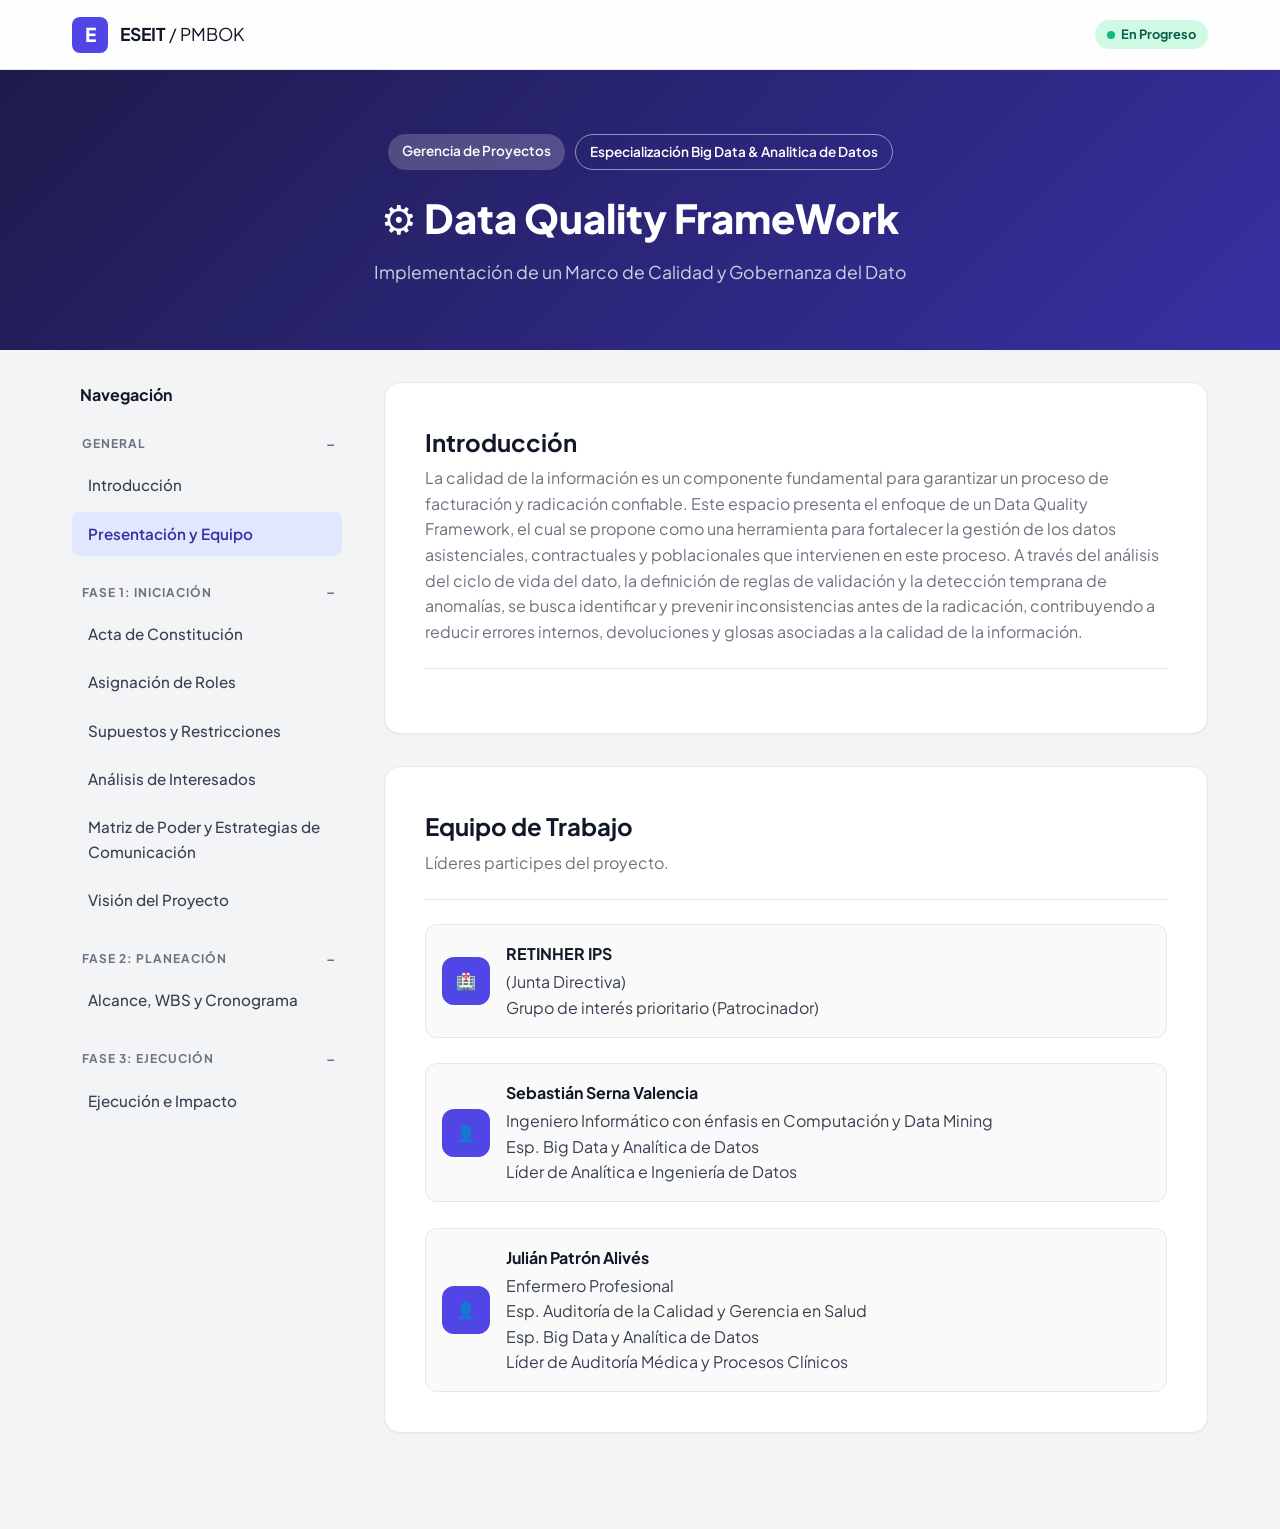
==== index.html @ 5a30577a "Add files via upload" ====
<!DOCTYPE html>
<html lang="es">
<head>
    <meta charset="UTF-8">
    <meta name="viewport" content="width=device-width, initial-scale=1.0">
    <title>Inicio | ESEIT</title>
    <link rel="stylesheet" href="styles.css">
    <link href="https://fonts.googleapis.com/css2?family=Plus+Jakarta+Sans:wght@400;500;600;700;800&display=swap" rel="stylesheet">
</head>
<body>
    <nav class="glass-nav">
        <div class="nav-content">
            <div class="logo-area">
                <!-- NUEVO: Botón Hamburguesa para Móviles -->
                <button id="mobile-menu-btn" class="hamburger-btn">☰</button>
            
                <div class="logo-icon">E</div>
                <span class="logo-text">ESEIT <span class="fw-light">/ PMBOK</span></span>
            </div>
            <div class="nav-badges">
                <span class="status-badge pulse">En Progreso</span>
            </div>
        </div>
    </nav>

    <header class="hero-section">
        <div class="hero-content">
            <div class="hero-tags">
                <span class="tag">Gerencia de Proyectos</span>
                <span class="tag tag-outline">Especialización Big Data & Analitica de Datos</span>
            </div>
            <h1 class="hero-title">⚙️ Data Quality FrameWork</h1>
            <p class="hero-subtitle">Implementación de un Marco de Calidad y Gobernanza del Dato</p>
        </div>
    </header>

    <div class="container layout-grid">
        <!-- MENÚ LATERAL -->
        <aside class="sidebar-menu">
            <div class="menu-sticky-wrapper">
                <h3 class="menu-title">Navegación</h3>
                <nav class="pill-nav">
                    <!-- SECCIÓN GENERAL -->
                    <div class="nav-section">
                        <div class="section-header">
                            <!-- Este enlace te lleva a la página principal -->
                            <a href="index.html" class="section-link">General</a>
                            <!-- Este botón solo abre/cierra -->
                            <button class="toggle-btn"><span class="toggle-icon">-</span></button>
                        </div>
                        <div class="nav-items">
                            <a href="index.html#intro" class="nav-pill">Introducción</a>
                            <a href="index.html#presentacion" class="nav-pill active">Presentación y Equipo</a>
                        </div>
                    </div>

                    <!-- SECCIÓN FASE 1 -->
                    <div class="nav-section">
                        <div class="section-header">
                            <a href="fase1.html" class="section-link">Fase 1: Iniciación</a>
                            <button class="toggle-btn"><span class="toggle-icon">-</span></button>
                        </div>
                        <div class="nav-items">
                            <a href="fase1.html#acta" class="nav-pill">Acta de Constitución</a>
                            <a href="fase1.html#asignacion" class="nav-pill">Asignación de Roles</a>
                            <a href="fase1.html#supuestos" class="nav-pill">Supuestos y Restricciones</a>
                            <a href="fase1.html#interesados" class="nav-pill">Análisis de Interesados</a>
                            <a href="fase1.html#comunicacion" class="nav-pill">Matriz de Poder y Estrategias de Comunicación</a>
                            <a href="fase1.html#vision" class="nav-pill">Visión del Proyecto</a>
                        </div>
                    </div>

                    <!-- SECCIÓN FASE 2 -->
                    <div class="nav-section">
                        <div class="section-header">
                            <a href="fase2.html" class="section-link">Fase 2: Planeación</a>
                            <button class="toggle-btn"><span class="toggle-icon">-</span></button>
                        </div>
                        <div class="nav-items">
                            <a href="fase2.html" class="nav-pill">Alcance, WBS y Cronograma</a>
                        </div>
                    </div>

                    <!-- SECCIÓN FASE 3 -->
                    <div class="nav-section">
                        <div class="section-header">
                            <a href="fase3.html" class="section-link">Fase 3: Ejecución</a>
                            <button class="toggle-btn"><span class="toggle-icon">-</span></button>
                        </div>
                        <div class="nav-items">
                            <a href="fase3.html" class="nav-pill">Ejecución e Impacto</a>
                        </div>
                    </div>
                </nav>  
            </div>
        </aside>

        <!-- CONTENIDO -->
        <main class="content-area">

            <section id="intro" class="content-card">
                <div class="card-header">
                    <h2>Introducción</h2>
                    <p class="text-muted">
                        La calidad de la información es un componente fundamental para garantizar un proceso de facturación y radicación confiable. Este espacio presenta el enfoque de un Data Quality 
                        Framework, el cual se propone como una herramienta para fortalecer la gestión de los datos asistenciales, contractuales y poblacionales que intervienen en este proceso.
                        A través del análisis del ciclo de vida del dato, la definición de reglas de validación y la detección temprana de anomalías, se busca identificar y prevenir inconsistencias antes de la 
                        radicación, contribuyendo a reducir errores internos, devoluciones y glosas asociadas a la calidad de la información.
                    </p>
                </div>
            </section>

            <section id="presentacion" class="content-card">
                <div class="card-header">
                    <h2>Equipo de Trabajo</h2>
                    <p class="text-muted">Líderes participes del proyecto.</p>
                </div>

                <div class="team-grid">
                    <div class="team-member">
                        <div class="member-avatar avatar-indigo">🏥</div>
                        <div class="member-details">
                            <h4>RETINHER IPS</h4>
                            <p>(Junta Directiva)</p>
                            <p>Grupo de interés prioritario (Patrocinador)</p>
                        </div>
                    </div>
                </div>

                <br>
            
                <div class="team-grid">
                    <div class="team-member">
                        <div class="member-avatar avatar-indigo">👤</div>
                        <div class="member-details">
                            <h4>Sebastián Serna Valencia</h4>
                            <p>Ingeniero Informático con énfasis en Computación y Data Mining</p>
                            <p>Esp. Big Data y Analítica de Datos</p>
                            <p>Líder de Analítica e Ingeniería de Datos</p>
                        </div>
                    </div>
                </div>

                <br>

                <div class="team-grid">
                    <div class="team-member">
                        <div class="member-avatar avatar-indigo"">👤</div>
                        <div class="member-details">
                            <h4>Julián Patrón Alivés</h4>
                            <p>Enfermero Profesional</p>
                            <p>Esp. Auditoría de la Calidad y Gerencia en Salud</p>
                            <p>Esp. Big Data y Analítica de Datos</p>
                            <p>Líder de Auditoría Médica y Procesos Clínicos</p>
                        </div>
                    </div>
                </div>


            </section>
        </main>
    </div>

   <script>
        // 1. Lógica para el botón (+ / -)
        const toggleBtns = document.querySelectorAll('.toggle-btn');

        toggleBtns.forEach(btn => {
            btn.addEventListener('click', function(e) {
                e.preventDefault(); // Evita cualquier comportamiento por defecto
            
                // Busca el contenedor '.nav-items' que está justo después del '.section-header'
                const navItems = this.closest('.section-header').nextElementSibling;
                const icon = this.querySelector('.toggle-icon');

                // Alterna la visibilidad
                navItems.classList.toggle('collapsed');

                // Cambia el ícono
                if (navItems.classList.contains('collapsed')) {
                    icon.textContent = '+';
                } else {
                    icon.textContent = '-';
                }
            });
        });

        // 2. Lógica para las Píldoras (Enlaces activos dentro de la misma página)
        const navPills = document.querySelectorAll('.nav-pill');

        navPills.forEach(pill => {
            pill.addEventListener('click', function() {
                if(!this.classList.contains('disabled')) {
                    navPills.forEach(p => p.classList.remove('active'));
                    this.classList.add('active');
                }
            });
        });

        // 3. Lógica para el Menú Hamburguesa en Móviles
        const mobileMenuBtn = document.getElementById('mobile-menu-btn');
        const sidebarMenu = document.querySelector('.sidebar-menu');

        if (mobileMenuBtn && sidebarMenu) {
            // Abrir/Cerrar menú al tocar el botón ☰
            mobileMenuBtn.addEventListener('click', () => {
                sidebarMenu.classList.toggle('active');
            });

            // Opcional pero recomendado: Cerrar el menú móvil automáticamente al elegir una opción
            const allMobileLinks = document.querySelectorAll('.nav-pill, .section-link');
            allMobileLinks.forEach(link => {
                link.addEventListener('click', () => {
                    // Solo si estamos en versión móvil (ancho menor a 900px)
                    if(window.innerWidth <= 900) {
                        sidebarMenu.classList.remove('active');
                    }
                });
            });
        }
    </script>

</body>
</html>
---- styles.css ----
/* ==========================================================================
   Configuración y Variables (Estilo Portal Corporativo SaaS)
   ========================================================================== */
:root {
    --color-primary: #4f46e5;
    --color-primary-light: #e0e7ff;
    --color-primary-dark: #3730a3;
    --color-secondary: #10b981;
    --color-thre: #b91043;
    --color-secondary-light: #d1fae5;
    
    --bg-body: #f3f4f6;
    --bg-card: #ffffff;
    
    --text-dark: #111827;
    --text-base: #374151;
    --text-muted: #6b7280;
    
    --border-light: #e5e7eb;
    --shadow-sm: 0 1px 2px 0 rgba(0, 0, 0, 0.05);
    --shadow-md: 0 4px 6px -1px rgba(0, 0, 0, 0.1), 0 2px 4px -1px rgba(0, 0, 0, 0.06);
    
    --border-radius: 16px;
    --container-max: 1200px;
}

* {
    margin: 0;
    padding: 0;
    box-sizing: border-box;
    font-family: 'Plus Jakarta Sans', system-ui, sans-serif;
}

body {
    background-color: var(--bg-body);
    color: var(--text-base);
    line-height: 1.6;
    padding-bottom: 4rem;
}

/* Utilidades Textuales */
.fw-light { font-weight: 400; }
.fw-bold { font-weight: 700; }
.text-muted { color: var(--text-muted); }
.text-right { text-align: right; }
.text-indigo { color: var(--color-primary); }
.font-mono { font-family: ui-monospace, SFMono-Regular, Menlo, Monaco, monospace; font-size: 0.95em; }
.small-text { font-size: 0.85rem; }

/* ==========================================================================
   Navegación Superior (Glassmorphism)
   ========================================================================== */
.glass-nav {
    position: fixed;
    top: 0;
    width: 100%;
    height: 70px;
    background: rgba(255, 255, 255, 0.85);
    backdrop-filter: blur(12px);
    -webkit-backdrop-filter: blur(12px);
    border-bottom: 1px solid var(--border-light);
    z-index: 1000;
    display: flex;
    align-items: center;
}

.nav-content {
    width: 100%;
    max-width: var(--container-max);
    margin: 0 auto;
    padding: 0 2rem;
    display: flex;
    justify-content: space-between;
    align-items: center;
}

.logo-area { display: flex; align-items: center; gap: 12px; }
.logo-icon {
    background: var(--color-primary); color: white; width: 36px; height: 36px;
    border-radius: 8px; display: flex; align-items: center; justify-content: center;
    font-weight: 800; font-size: 1.2rem;
}
.logo-text { font-weight: 700; font-size: 1.1rem; color: var(--text-dark); }

.nav-badges { display: flex; gap: 12px; align-items: center; }
.status-badge {
    background-color: var(--color-secondary-light); color: #065f46;
    padding: 4px 12px; border-radius: 20px; font-size: 0.8rem; font-weight: 700;
    display: flex; align-items: center; gap: 6px;
}
.status-badge.pulse::before {
    content: ''; display: block; width: 8px; height: 8px;
    background-color: var(--color-secondary); border-radius: 50%;
    animation: pulse 2s infinite;
}
@keyframes pulse {
    0% { box-shadow: 0 0 0 0 rgba(16, 185, 129, 0.7); }
    70% { box-shadow: 0 0 0 6px rgba(16, 185, 129, 0); }
    100% { box-shadow: 0 0 0 0 rgba(16, 185, 129, 0); }
}
.version-tag { font-size: 0.85rem; color: var(--text-muted); font-weight: 600; }

/* ==========================================================================
   Hero Header
   ========================================================================== */
.hero-section {
    margin-top: 70px;
    background: linear-gradient(135deg, #1e1b4b 0%, var(--color-primary-dark) 100%);
    color: white; padding: 4rem 2rem; text-align: center;
}
.hero-content { max-width: 800px; margin: 0 auto; }
.hero-tags { margin-bottom: 1.5rem; display: flex; justify-content: center; gap: 10px; }
.tag {
    background: rgba(255, 255, 255, 0.2); backdrop-filter: blur(4px);
    padding: 6px 14px; border-radius: 20px; font-size: 0.85rem; font-weight: 600;
}
.tag-outline { background: transparent; border: 1px solid rgba(255, 255, 255, 0.5); }
.hero-title { font-size: 2.5rem; font-weight: 800; margin-bottom: 1rem; line-height: 1.2; }
.hero-subtitle { font-size: 1.1rem; color: #cbd5e1; font-weight: 400; }

/* ==========================================================================
   Layout Principal (Grid)
   ========================================================================== */
.container {
    max-width: var(--container-max); margin: 0 auto; padding: 2rem;
}
.layout-grid {
    display: grid; grid-template-columns: 280px 1fr; gap: 2rem;
    /* align-items: start; <- ELIMINADO PARA ARREGLAR EL SCROLL */
}

/* ==========================================================================
   Menú Lateral (Pill Navigation) con Corrección de Scroll
   ========================================================================== */
.menu-sticky-wrapper {
    position: sticky;
    top: 100px;
    max-height: calc(100vh - 120px);
    overflow-y: auto;
    padding-right: 10px;
}
/* Scrollbar delgado para el menú */
.menu-sticky-wrapper::-webkit-scrollbar { width: 5px; }
.menu-sticky-wrapper::-webkit-scrollbar-thumb {
    background-color: var(--border-light); border-radius: 4px;
}

.menu-title { font-size: 1rem; color: var(--text-dark); margin-bottom: 1.5rem; padding-left: 0.5rem; }
.nav-section { margin-bottom: 1.5rem; }
.section-label {
    font-size: 0.75rem; text-transform: uppercase; letter-spacing: 1px;
    color: var(--text-muted); font-weight: 700; margin-bottom: 0.5rem; padding-left: 1rem;
}
.nav-pill {
    display: block; padding: 10px 16px; color: var(--text-base);
    text-decoration: none; font-weight: 500; font-size: 0.95rem;
    border-radius: 8px; margin-bottom: 4px; transition: all 0.2s ease;
}
.nav-pill:hover:not(.disabled) { background-color: var(--border-light); color: var(--text-dark); }
.nav-pill.active { background-color: var(--color-primary-light); color: var(--color-primary-dark); font-weight: 600; }
.nav-pill.disabled { color: #9ca3af; cursor: not-allowed; opacity: 0.6; }

/* ==========================================================================
   Contenido Principal (Tarjetas)
   ========================================================================== */
.content-area { display: flex; flex-direction: column; gap: 2rem; }
.content-card {
    background-color: var(--bg-card); border-radius: var(--border-radius);
    padding: 2.5rem; box-shadow: var(--shadow-sm); border: 1px solid var(--border-light);
    transition: box-shadow 0.3s ease;
}
.content-card:hover { box-shadow: var(--shadow-md); }
.card-header { margin-bottom: 1.5rem; padding-bottom: 1.5rem; border-bottom: 1px solid var(--border-light); }
.card-header h2 { font-size: 1.5rem; color: var(--text-dark); margin-bottom: 0.25rem; }
.text-content h3 { font-size: 1.1rem; color: var(--text-dark); margin: 1.5rem 0 0.5rem 0; }
.text-content p { margin-bottom: 1rem; }

/* Componentes (Alertas, Equipo, Tablas, Visión) */
.alert-box {
    display: flex; gap: 1rem; padding: 1.25rem; border-radius: 12px;
    margin-bottom: 2rem; background-color: #eff6ff; border: 1px solid #bfdbfe;
}
.alert-icon { font-size: 1.5rem; }
.alert-content h4 { color: #1e3a8a; margin-bottom: 0.25rem; }
.alert-content p { color: #1e40af; font-size: 0.95rem; margin: 0; }

.team-grid { display: grid; grid-template-columns: repeat(auto-fit, minmax(250px, 1fr)); gap: 1.5rem; }
.team-member { display: flex; align-items: center; gap: 1rem; padding: 1rem; border-radius: 12px; border: 1px solid var(--border-light); background: #fafafa; }
.member-avatar { width: 48px; height: 48px; border-radius: 12px; display: flex; align-items: center; justify-content: center; font-weight: 700; color: white; }
.avatar-indigo { background: var(--color-primary); }
.avatar-emerald { background: var(--color-secondary); }
.avatar-red { background: var(--color-thre); }
.member-details h4 { font-size: 1rem; color: var(--text-dark); margin-bottom: 0.15rem; }

.table-container { overflow-x: auto; margin-top: 1.5rem; border-radius: 12px; border: 1px solid var(--border-light); }
.modern-table { width: 100%; border-collapse: collapse; background: white; }
.modern-table th, .modern-table td { padding: 1rem 1.25rem; text-align: left; border-bottom: 1px solid var(--border-light); font-size: 0.95rem; }
.modern-table th { background-color: #f9fafb; color: var(--text-muted); font-weight: 600; text-transform: uppercase; font-size: 0.75rem; letter-spacing: 0.05em; }
.modern-table tbody tr:hover { background-color: #f8fafc; }
.modern-table tfoot td { background-color: #f9fafb; border-bottom: none; }

.pill-badge { padding: 4px 10px; border-radius: 20px; font-size: 0.75rem; font-weight: 700; text-transform: uppercase; }
.badge-high { background: #fee2e2; color: #991b1b; }
.badge-medhigh { background: #fedbc7; color: #92400e; }
.badge-med { background: #fef3c7; color: #92890e; }
.badge-null { background: #c7d1fe; color: #0e4c92; }
.badge-low { background: #dcfce7; color: #166534; }

.vision-statement {
    font-size: 1.1rem; color: var(--color-primary-dark); line-height: 1.8;
    padding: 1.5rem; background: linear-gradient(to right, #f5f3ff, #fff);
    border-left: 4px solid var(--color-primary); border-radius: 0 12px 12px 0;
}

/* ==========================================================================
   Responsive y Menú Móvil
   ========================================================================== */
/* Ocultar el botón hamburguesa en pantallas grandes */
.hamburger-btn {
    display: none;
    background: transparent;
    border: none;
    font-size: 1.5rem;
    color: var(--color-primary-dark);
    cursor: pointer;
    padding: 0 10px 0 0;
}

@media (max-width: 900px) {
    .layout-grid { 
        grid-template-columns: 1fr; /* Una sola columna para el contenido */
    }
    
    /* Mostrar el botón hamburguesa */
    .hamburger-btn { 
        display: block; 
    }
    
    /* La barra lateral se convierte en un panel flotante oculto a la izquierda */
    .sidebar-menu { 
        position: fixed;
        top: 70px; /* Justo debajo de la barra superior */
        left: -100%; /* Oculto por defecto */
        width: 280px;
        height: calc(100vh - 70px);
        background-color: var(--bg-card);
        box-shadow: 4px 0 15px rgba(0,0,0,0.1);
        z-index: 999;
        transition: left 0.3s ease-in-out;
        padding: 1.5rem 1rem;
        overflow-y: auto; /* Para poder scrollear dentro del menú */
    }

    /* Esta clase la pondremos con JavaScript al hacer clic */
    .sidebar-menu.active {
        left: 0;
    }
    
    /* Anulamos el sticky en móvil porque el panel ya es fijo */
    .menu-sticky-wrapper {
        position: static;
        max-height: none;
        overflow-y: visible;
    }

    .hero-title { font-size: 2rem; }
}

@media (max-width: 600px) {
    .container { padding: 1rem; }
    .content-card { padding: 1.5rem; }
    .nav-badges { display: none; } /* Ocultar badges arriba por espacio */
}

/* ==========================================================================
   Acordeón del Menú Lateral (Botones + / -)
   ========================================================================== */
.section-header {
    display: flex;
    justify-content: space-between;
    align-items: center;
    margin-bottom: 0.5rem;
    padding-left: 10px; /* Alineación con las píldoras */
}

/* El texto de la Fase que funciona como enlace */
.section-link {
    font-size: 0.75rem;
    text-transform: uppercase;
    letter-spacing: 1px;
    color: var(--text-muted);
    font-weight: 700;
    text-decoration: none;
    flex-grow: 1; /* Toma todo el espacio disponible */
    transition: color 0.2s;
}

.section-link:hover {
    color: var(--text-dark);
}

/* El pequeño botón de + y - */
.toggle-btn {
    background: transparent;
    border: none;
    color: var(--text-muted);
    cursor: pointer;
    width: 24px;
    height: 24px;
    display: flex;
    align-items: center;
    justify-content: center;
    border-radius: 4px;
    transition: background-color 0.2s, color 0.2s;
}

.toggle-btn:hover {
    background-color: var(--border-light);
    color: var(--text-dark);
}

.toggle-icon {
    font-size: 1.1rem;
    font-weight: 500;
    line-height: 1;
}

/* Contenedor de enlaces */
.nav-items {
    display: block;
}

/* Clase para ocultar el contenido */
.nav-items.collapsed {
    display: none;
}




/* ==========================================================================
   Imágenes y Multimedia
   ========================================================================== */
.image-container {
    margin: 2rem 0;
    text-align: center;
    width: 100%;
}

.modern-image {
    max-width: 100%; /* Hace que la imagen sea responsive */
    height: auto;
    border-radius: 12px; /* Bordes redondeados como las tarjetas */
    border: 1px solid var(--border-light);
    box-shadow: var(--shadow-sm);
    transition: box-shadow 0.3s ease;
}

.modern-image:hover {
    box-shadow: var(--shadow-md); /* Efecto sutil al pasar el mouse */
}

.image-caption {
    font-size: 0.85rem;
    color: var(--text-muted);
    margin-top: 0.75rem;
    font-style: italic;
}
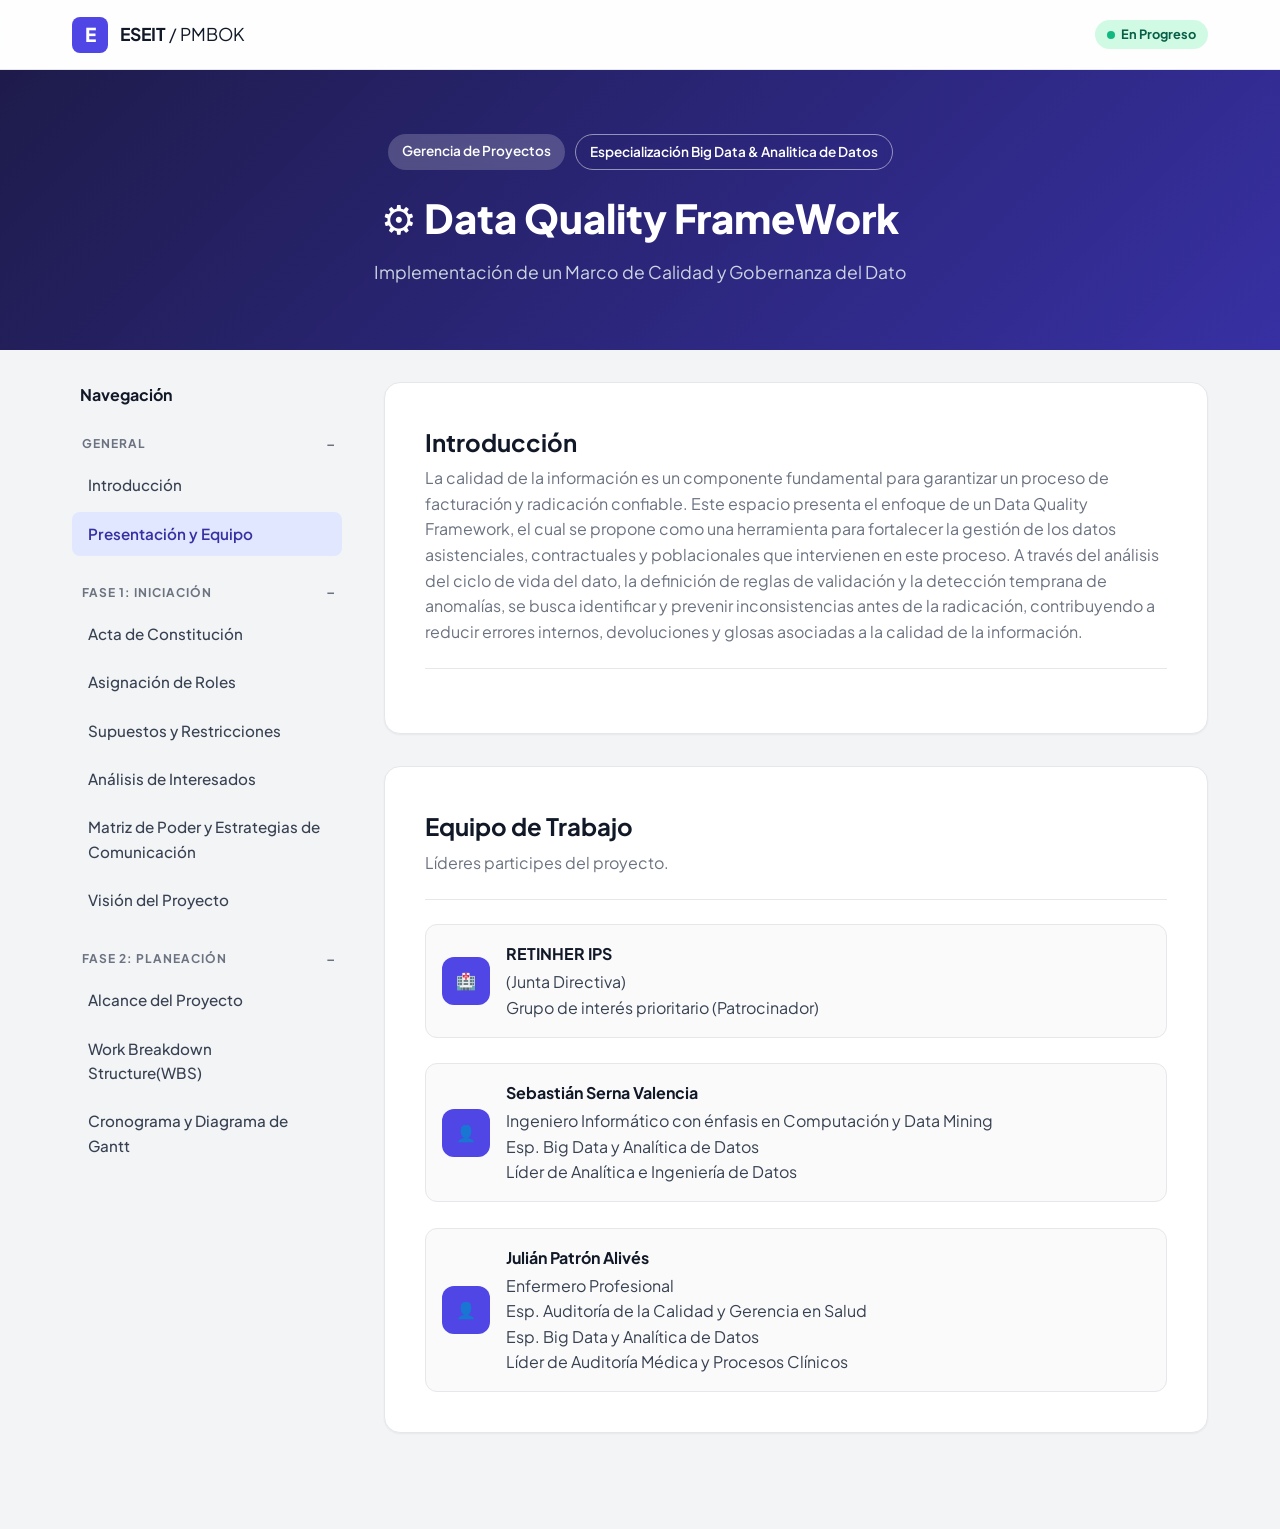
==== commit 973a9f61: "Add files via upload" ====
--- a/index.html
+++ b/index.html
@@ -1,19 +1,22 @@
 <!DOCTYPE html>
 <html lang="es">
+
 <head>
     <meta charset="UTF-8">
     <meta name="viewport" content="width=device-width, initial-scale=1.0">
     <title>Inicio | ESEIT</title>
     <link rel="stylesheet" href="styles.css">
-    <link href="https://fonts.googleapis.com/css2?family=Plus+Jakarta+Sans:wght@400;500;600;700;800&display=swap" rel="stylesheet">
+    <link href="https://fonts.googleapis.com/css2?family=Plus+Jakarta+Sans:wght@400;500;600;700;800&display=swap"
+        rel="stylesheet">
 </head>
+
 <body>
     <nav class="glass-nav">
         <div class="nav-content">
             <div class="logo-area">
                 <!-- NUEVO: Botón Hamburguesa para Móviles -->
                 <button id="mobile-menu-btn" class="hamburger-btn">☰</button>
-            
+
                 <div class="logo-icon">E</div>
                 <span class="logo-text">ESEIT <span class="fw-light">/ PMBOK</span></span>
             </div>
@@ -65,7 +68,8 @@
                             <a href="fase1.html#asignacion" class="nav-pill">Asignación de Roles</a>
                             <a href="fase1.html#supuestos" class="nav-pill">Supuestos y Restricciones</a>
                             <a href="fase1.html#interesados" class="nav-pill">Análisis de Interesados</a>
-                            <a href="fase1.html#comunicacion" class="nav-pill">Matriz de Poder y Estrategias de Comunicación</a>
+                            <a href="fase1.html#comunicacion" class="nav-pill">Matriz de Poder y Estrategias de
+                                Comunicación</a>
                             <a href="fase1.html#vision" class="nav-pill">Visión del Proyecto</a>
                         </div>
                     </div>
@@ -77,7 +81,11 @@
                             <button class="toggle-btn"><span class="toggle-icon">-</span></button>
                         </div>
                         <div class="nav-items">
-                            <a href="fase2.html" class="nav-pill">Alcance, WBS y Cronograma</a>
+                            <a href="fase2.html#alcance" class="nav-pill">Alcance del Proyecto</a>
+                            <a href="fase2.html#wbs" class="nav-pill">Work Breakdown Structure(WBS)</a>
+                            <a href="fase2.html#cronograma" class="nav-pill">Cronograma y Diagrama de Gantt</a>
+                            <a href="fase2.html#presupuesto" class="nav-pill">Presupuestos</a>
+                            <a href="fase2.html#matriz-riesgos" class="nav-pill">Gestión de Riesgos</a>
                         </div>
                     </div>
 
@@ -91,7 +99,7 @@
                             <a href="fase3.html" class="nav-pill">Ejecución e Impacto</a>
                         </div>
                     </div>
-                </nav>  
+                </nav>
             </div>
         </aside>
 
@@ -102,10 +110,14 @@
                 <div class="card-header">
                     <h2>Introducción</h2>
                     <p class="text-muted">
-                        La calidad de la información es un componente fundamental para garantizar un proceso de facturación y radicación confiable. Este espacio presenta el enfoque de un Data Quality 
-                        Framework, el cual se propone como una herramienta para fortalecer la gestión de los datos asistenciales, contractuales y poblacionales que intervienen en este proceso.
-                        A través del análisis del ciclo de vida del dato, la definición de reglas de validación y la detección temprana de anomalías, se busca identificar y prevenir inconsistencias antes de la 
-                        radicación, contribuyendo a reducir errores internos, devoluciones y glosas asociadas a la calidad de la información.
+                        La calidad de la información es un componente fundamental para garantizar un proceso de
+                        facturación y radicación confiable. Este espacio presenta el enfoque de un Data Quality
+                        Framework, el cual se propone como una herramienta para fortalecer la gestión de los datos
+                        asistenciales, contractuales y poblacionales que intervienen en este proceso.
+                        A través del análisis del ciclo de vida del dato, la definición de reglas de validación y la
+                        detección temprana de anomalías, se busca identificar y prevenir inconsistencias antes de la
+                        radicación, contribuyendo a reducir errores internos, devoluciones y glosas asociadas a la
+                        calidad de la información.
                     </p>
                 </div>
             </section>
@@ -128,7 +140,7 @@
                 </div>
 
                 <br>
-            
+
                 <div class="team-grid">
                     <div class="team-member">
                         <div class="member-avatar avatar-indigo">👤</div>
@@ -146,7 +158,7 @@
                 <div class="team-grid">
                     <div class="team-member">
                         <div class="member-avatar avatar-indigo"">👤</div>
-                        <div class="member-details">
+                        <div class=" member-details">
                             <h4>Julián Patrón Alivés</h4>
                             <p>Enfermero Profesional</p>
                             <p>Esp. Auditoría de la Calidad y Gerencia en Salud</p>
@@ -161,14 +173,14 @@
         </main>
     </div>
 
-   <script>
+    <script>
         // 1. Lógica para el botón (+ / -)
         const toggleBtns = document.querySelectorAll('.toggle-btn');
 
         toggleBtns.forEach(btn => {
-            btn.addEventListener('click', function(e) {
+            btn.addEventListener('click', function (e) {
                 e.preventDefault(); // Evita cualquier comportamiento por defecto
-            
+
                 // Busca el contenedor '.nav-items' que está justo después del '.section-header'
                 const navItems = this.closest('.section-header').nextElementSibling;
                 const icon = this.querySelector('.toggle-icon');
@@ -189,8 +201,8 @@
         const navPills = document.querySelectorAll('.nav-pill');
 
         navPills.forEach(pill => {
-            pill.addEventListener('click', function() {
-                if(!this.classList.contains('disabled')) {
+            pill.addEventListener('click', function () {
+                if (!this.classList.contains('disabled')) {
                     navPills.forEach(p => p.classList.remove('active'));
                     this.classList.add('active');
                 }
@@ -212,7 +224,7 @@
             allMobileLinks.forEach(link => {
                 link.addEventListener('click', () => {
                     // Solo si estamos en versión móvil (ancho menor a 900px)
-                    if(window.innerWidth <= 900) {
+                    if (window.innerWidth <= 900) {
                         sidebarMenu.classList.remove('active');
                     }
                 });
@@ -221,4 +233,5 @@
     </script>
 
 </body>
+
 </html>
--- a/styles.css
+++ b/styles.css
@@ -365,4 +365,158 @@
     color: var(--text-muted);
     margin-top: 0.75rem;
     font-style: italic;
-}+}
+
+
+/* Cronograma / Gantt — usa las variables de styles.css. Cargar DESPUÉS de styles.css */
+:root{
+  --gantt-cogerentes:#4f46e5; --gantt-cogerentes-bg:#e0e7ff;
+  --gantt-auditoria:#dc2626;  --gantt-auditoria-bg:#fee2e2;
+  --gantt-analitica:#10b981;  --gantt-analitica-bg:#d1fae5;
+  --gantt-label-w:260px; --gantt-row-h:38px; --gantt-min-w:1500px;
+}
+.gantt-filters{display:flex;flex-wrap:wrap;gap:.5rem;margin:1rem 0 .5rem}
+.gantt-filter{font:inherit;font-size:.875rem;font-weight:600;padding:.45rem 1rem;border-radius:999px;border:1px solid var(--border-light);background:var(--bg-card);color:var(--text-base);cursor:pointer;transition:background .15s,color .15s,border-color .15s}
+.gantt-filter:hover{border-color:var(--color-primary)}
+.gantt-filter:focus-visible,.gantt-bar:focus-visible,.gantt-scroll:focus-visible{outline:3px solid var(--color-primary);outline-offset:2px}
+.gantt-filter.is-active{background:var(--color-primary);border-color:var(--color-primary);color:#fff}
+.gantt-filter[data-resp="auditoria"].is-active{background:var(--gantt-auditoria);border-color:var(--gantt-auditoria)}
+.gantt-filter[data-resp="analitica"].is-active{background:var(--gantt-analitica);border-color:var(--gantt-analitica)}
+.gantt-status{margin:0 0 .75rem}
+
+.gantt-scroll{border:1px solid var(--border-light);border-radius:12px;background:var(--bg-card);position:relative}
+.gantt{min-width:calc(var(--gantt-label-w) + var(--gantt-min-w));display:grid;grid-template-columns:var(--gantt-label-w) 1fr}
+.gantt-row{display:contents}
+.gantt-label,.gantt-head-label{position:sticky;left:0;z-index:3;background:var(--bg-card);display:flex;align-items:center;gap:.5rem;padding:0 .75rem;height:var(--gantt-row-h);border-bottom:1px solid var(--border-light);border-right:1px solid var(--border-light);font-size:.8125rem;color:var(--text-dark);white-space:nowrap;overflow:hidden}
+.gantt-label span.t{overflow:hidden;text-overflow:ellipsis}
+.gantt-label .c{font-weight:700;color:var(--text-muted);font-size:.75rem;flex:none}
+.gantt-head-label{z-index:4;font-weight:700;background:#f9fafb;height:52px}
+.gantt-head{display:grid;grid-template-columns:repeat(var(--weeks),1fr);height:52px;background:#f9fafb;border-bottom:1px solid var(--border-light)}
+.gantt-wk{display:flex;flex-direction:column;align-items:center;justify-content:center;font-size:.6875rem;color:var(--text-muted);border-left:1px solid var(--border-light);line-height:1.25}
+.gantt-wk b{color:var(--text-dark);font-size:.75rem}
+.gantt-month{font-weight:600}
+.gantt-track{position:relative;height:var(--gantt-row-h);border-bottom:1px solid var(--border-light);
+  background-image:repeating-linear-gradient(to right,transparent 0,transparent calc(100%/var(--weeks) - 1px),var(--border-light) calc(100%/var(--weeks) - 1px),var(--border-light) calc(100%/var(--weeks)))}
+.gantt-holiday{position:absolute;top:0;bottom:0;background:rgba(107,114,128,.14);pointer-events:none}
+.gantt-row.is-dim .gantt-label,.gantt-row.is-dim .gantt-track{opacity:.28}
+.gantt-row.is-hidden .gantt-label,.gantt-row.is-hidden .gantt-track{display:none}
+
+.gantt-bar{position:absolute;top:7px;height:calc(var(--gantt-row-h) - 14px);min-width:6px;border:0;padding:0 .5rem;border-radius:6px;color:#fff;font:inherit;font-size:.6875rem;font-weight:700;text-align:left;overflow:hidden;white-space:nowrap;cursor:pointer;box-shadow:var(--shadow-sm);transition:transform .12s,box-shadow .12s}
+.gantt-bar:hover,.gantt-bar.is-active{transform:translateY(-1px);box-shadow:var(--shadow-md)}
+.gantt-bar--cogerentes{background:var(--gantt-cogerentes)}
+.gantt-bar--auditoria{background:var(--gantt-auditoria)}
+.gantt-bar--analitica{background:var(--gantt-analitica)}
+.gantt-milestone{position:absolute;top:50%;width:18px;height:18px;margin:-9px 0 0 -9px;transform:rotate(45deg);background:var(--text-dark);border:2px solid #fff;border-radius:3px;cursor:pointer;padding:0;box-shadow:var(--shadow-sm)}
+.gantt-milestone:hover,.gantt-milestone.is-active{background:var(--color-primary-dark)}
+.gantt-row--hito .gantt-label{font-weight:600}
+
+.gantt-tooltip{position:fixed;z-index:50;max-width:340px;background:var(--text-dark);color:#fff;padding:.75rem .9rem;border-radius:10px;box-shadow:var(--shadow-md);font-size:.8125rem;line-height:1.45;pointer-events:none}
+.gantt-tooltip[hidden]{display:none}
+.gantt-tooltip strong{display:block;margin-bottom:.25rem;font-size:.875rem}
+.gantt-tooltip dl{margin:.4rem 0 0;display:grid;grid-template-columns:auto 1fr;gap:.15rem .6rem}
+.gantt-tooltip dt{color:#9ca3af}.gantt-tooltip dd{margin:0}
+
+.gantt-legend{display:flex;flex-wrap:wrap;gap:1rem;margin:.9rem 0 0;align-items:center}
+.gantt-legend span{display:inline-flex;align-items:center;gap:.4rem}
+.gantt-dot{width:12px;height:12px;border-radius:3px;display:inline-block}
+.gantt-dot--cogerentes{background:var(--gantt-cogerentes)}.gantt-dot--auditoria{background:var(--gantt-auditoria)}.gantt-dot--analitica{background:var(--gantt-analitica)}
+.gantt-diamond{width:10px;height:10px;background:var(--text-dark);transform:rotate(45deg);display:inline-block}
+.gantt-swatch-holiday{width:12px;height:12px;background:rgba(107,114,128,.3);display:inline-block}
+.gantt-subtitle{margin:2.5rem 0 1rem;font-size:1.125rem;color:var(--text-dark)}
+
+.resp-badge{display:inline-block;padding:.15rem .6rem;border-radius:999px;font-size:.75rem;font-weight:600;white-space:nowrap}
+.resp-badge--cogerentes{background:var(--gantt-cogerentes-bg);color:#3730a3}
+.resp-badge--auditoria{background:var(--gantt-auditoria-bg);color:#991b1b}
+.resp-badge--analitica{background:var(--gantt-analitica-bg);color:#065f46}
+#crono-tabla tr.is-hito td{font-weight:600;background:#f9fafb}
+#crono-tabla tr.is-hidden{display:none}
+
+@media (max-width:600px){:root{--gantt-label-w:150px}.gantt-label .c{display:none}}
+@media (prefers-reduced-motion:reduce){.gantt-bar{transition:none}}
+#crono-tabla td:nth-child(1),#crono-tabla td:nth-child(4),#crono-tabla td:nth-child(5),#crono-tabla td:nth-child(7){white-space:nowrap}
+
+/* Evita que el Gantt ensanche la página: el scroll horizontal queda dentro de la tarjeta */
+.layout-grid > *, .content-area, .content-area > .content-card { min-width: 0; }
+#cronograma { max-width: 100%; }
+.gantt-scroll { max-width: 100%; overflow-x: auto; overflow-y: hidden; }
+
+/* Aprovechar mejor el ancho de la tarjeta */
+#cronograma { padding: 1.5rem; }
+#cronograma .card-header { margin-bottom: 1rem; padding-bottom: 1rem; }
+:root { --gantt-label-w: 210px; --gantt-min-w: 1300px; }
+@media (max-width:600px){ #cronograma { padding: 1rem; } :root { --gantt-label-w: 140px; } }
+
+/* Sin columna de actividades: el Gantt ocupa todo el ancho */
+.gantt{grid-template-columns:1fr;min-width:var(--gantt-min-w)}
+.gantt-head{border-top-left-radius:12px}
+.gantt-head-label,.gantt-label{display:none}
+.gantt-after{margin-top:2rem}
+#crono-tabla td:nth-child(2){min-width:300px}
+
+/* Tabla: muestra 8 filas y el resto con scroll vertical */
+.crono-tabla-wrap{max-height:520px;overflow-y:auto;overflow-x:auto}
+#crono-tabla thead th{position:sticky;top:0;z-index:2;background:#f9fafb}
+
+
+
+
+/* Matriz de riesgos — cargar después de styles.css (y de cronograma.css, que define .gantt-subtitle) */
+:root{
+  --risk-alto:#dc2626; --risk-alto-bg:#fee2e2; --risk-alto-tx:#991b1b;
+  --risk-medio:#f59e0b; --risk-medio-bg:#fef3c7; --risk-medio-tx:#92400e;
+  --risk-bajo:#10b981; --risk-bajo-bg:#d1fae5; --risk-bajo-tx:#065f46;
+}
+#matriz-riesgos{padding:1.5rem}
+#matriz-riesgos .card-header{margin-bottom:1rem;padding-bottom:1rem}
+
+.risk-kpis{display:grid;grid-template-columns:repeat(auto-fit,minmax(140px,1fr));gap:.75rem;margin-bottom:1rem}
+.risk-kpi{border:1px solid var(--border-light);border-radius:12px;padding:.75rem 1rem;background:var(--bg-card);border-left-width:5px}
+.risk-kpi b{display:block;font-size:1.6rem;line-height:1.1;color:var(--text-dark)}
+.risk-kpi span{font-size:.8rem;color:var(--text-muted)}
+.risk-kpi--Alto{border-left-color:var(--risk-alto)}.risk-kpi--Medio{border-left-color:var(--risk-medio)}.risk-kpi--Bajo{border-left-color:var(--risk-bajo)}
+.risk-kpi--total{border-left-color:var(--color-primary)}
+
+.risk-filters{display:flex;flex-wrap:wrap;gap:.5rem;margin:.5rem 0}
+.risk-filter{font:inherit;font-size:.875rem;font-weight:600;padding:.45rem 1rem;border-radius:999px;border:1px solid var(--border-light);background:var(--bg-card);color:var(--text-base);cursor:pointer}
+.risk-filter:hover{border-color:var(--color-primary)}
+.risk-filter:focus-visible,.risk-chip:focus-visible,.risk-toggle:focus-visible{outline:3px solid var(--color-primary);outline-offset:2px}
+.risk-filter.is-active{background:var(--color-primary);border-color:var(--color-primary);color:#fff}
+.risk-filter[data-nivel="Alto"].is-active{background:var(--risk-alto);border-color:var(--risk-alto)}
+.risk-filter[data-nivel="Medio"].is-active{background:var(--risk-medio);border-color:var(--risk-medio);color:#fff}
+.risk-filter[data-nivel="Bajo"].is-active{background:var(--risk-bajo);border-color:var(--risk-bajo)}
+.risk-status{margin:0 0 .5rem}
+
+/* Mapa de calor */
+.risk-heat{display:grid;grid-template-columns:auto repeat(5,minmax(78px,1fr));grid-template-rows:repeat(5,minmax(64px,auto)) auto;gap:4px;min-width:480px;padding:.25rem}
+.risk-axis{display:flex;align-items:center;justify-content:center;font-size:.75rem;font-weight:700;color:var(--text-muted);padding:0 .5rem;text-align:center}
+.risk-axis--x{padding:.35rem 0}
+.risk-cell{border-radius:8px;display:flex;flex-wrap:wrap;gap:4px;align-items:center;justify-content:center;padding:4px;min-height:64px}
+.risk-cell--Alto{background:var(--risk-alto-bg)}.risk-cell--Medio{background:var(--risk-medio-bg)}.risk-cell--Bajo{background:var(--risk-bajo-bg)}
+.risk-chip{font:inherit;font-size:.6875rem;font-weight:700;border:0;border-radius:6px;padding:.25rem .45rem;color:#fff;cursor:pointer;box-shadow:var(--shadow-sm);transition:opacity .15s}
+.risk-chip--Alto{background:var(--risk-alto)}.risk-chip--Medio{background:#d97706}.risk-chip--Bajo{background:#059669}
+.risk-chip.is-dim{opacity:.2}
+.risk-scale{margin-top:.5rem}
+
+/* Tabla */
+.risk-table-wrap{border:1px solid var(--border-light);border-radius:12px}
+#risk-tabla td{vertical-align:top}
+#risk-tabla td:nth-child(2){min-width:260px}
+#risk-tabla td:nth-child(3){min-width:150px}
+#risk-tabla td:nth-child(1),#risk-tabla td:nth-child(4),#risk-tabla td:nth-child(5),#risk-tabla td:nth-child(6){white-space:nowrap}
+.risk-toggle{font:inherit;font-weight:700;color:var(--color-primary-dark);background:none;border:0;padding:0;cursor:pointer;display:inline-flex;gap:.4rem;align-items:center}
+.risk-toggle::before{content:'▸';transition:transform .15s;display:inline-block}
+.risk-toggle[aria-expanded="true"]::before{transform:rotate(90deg)}
+#risk-tabla tr.is-hidden{display:none}
+#risk-tabla tr.is-flash td{background:var(--color-primary-light)}
+.risk-badge{display:inline-block;padding:.15rem .6rem;border-radius:999px;font-size:.75rem;font-weight:700;white-space:nowrap}
+.risk-badge--Alto{background:var(--risk-alto-bg);color:var(--risk-alto-tx)}
+.risk-badge--Medio{background:var(--risk-medio-bg);color:var(--risk-medio-tx)}
+.risk-badge--Bajo{background:var(--risk-bajo-bg);color:var(--risk-bajo-tx)}
+.risk-detail td{background:#f9fafb;padding:1rem 1.25rem}
+.risk-detail-grid{display:grid;grid-template-columns:repeat(auto-fit,minmax(220px,1fr));gap:1rem}
+.risk-detail h4{margin:0 0 .25rem;font-size:.75rem;text-transform:uppercase;letter-spacing:.04em;color:var(--text-muted)}
+.risk-detail p{margin:0;font-size:.875rem;color:var(--text-base);white-space:normal}
+
+@media (max-width:600px){#matriz-riesgos{padding:1rem}}
+/* El detalle se mantiene dentro del ancho visible aunque la tabla tenga scroll horizontal */
+.risk-detail-grid{position:sticky;left:0;width:var(--risk-w,100%);box-sizing:border-box}
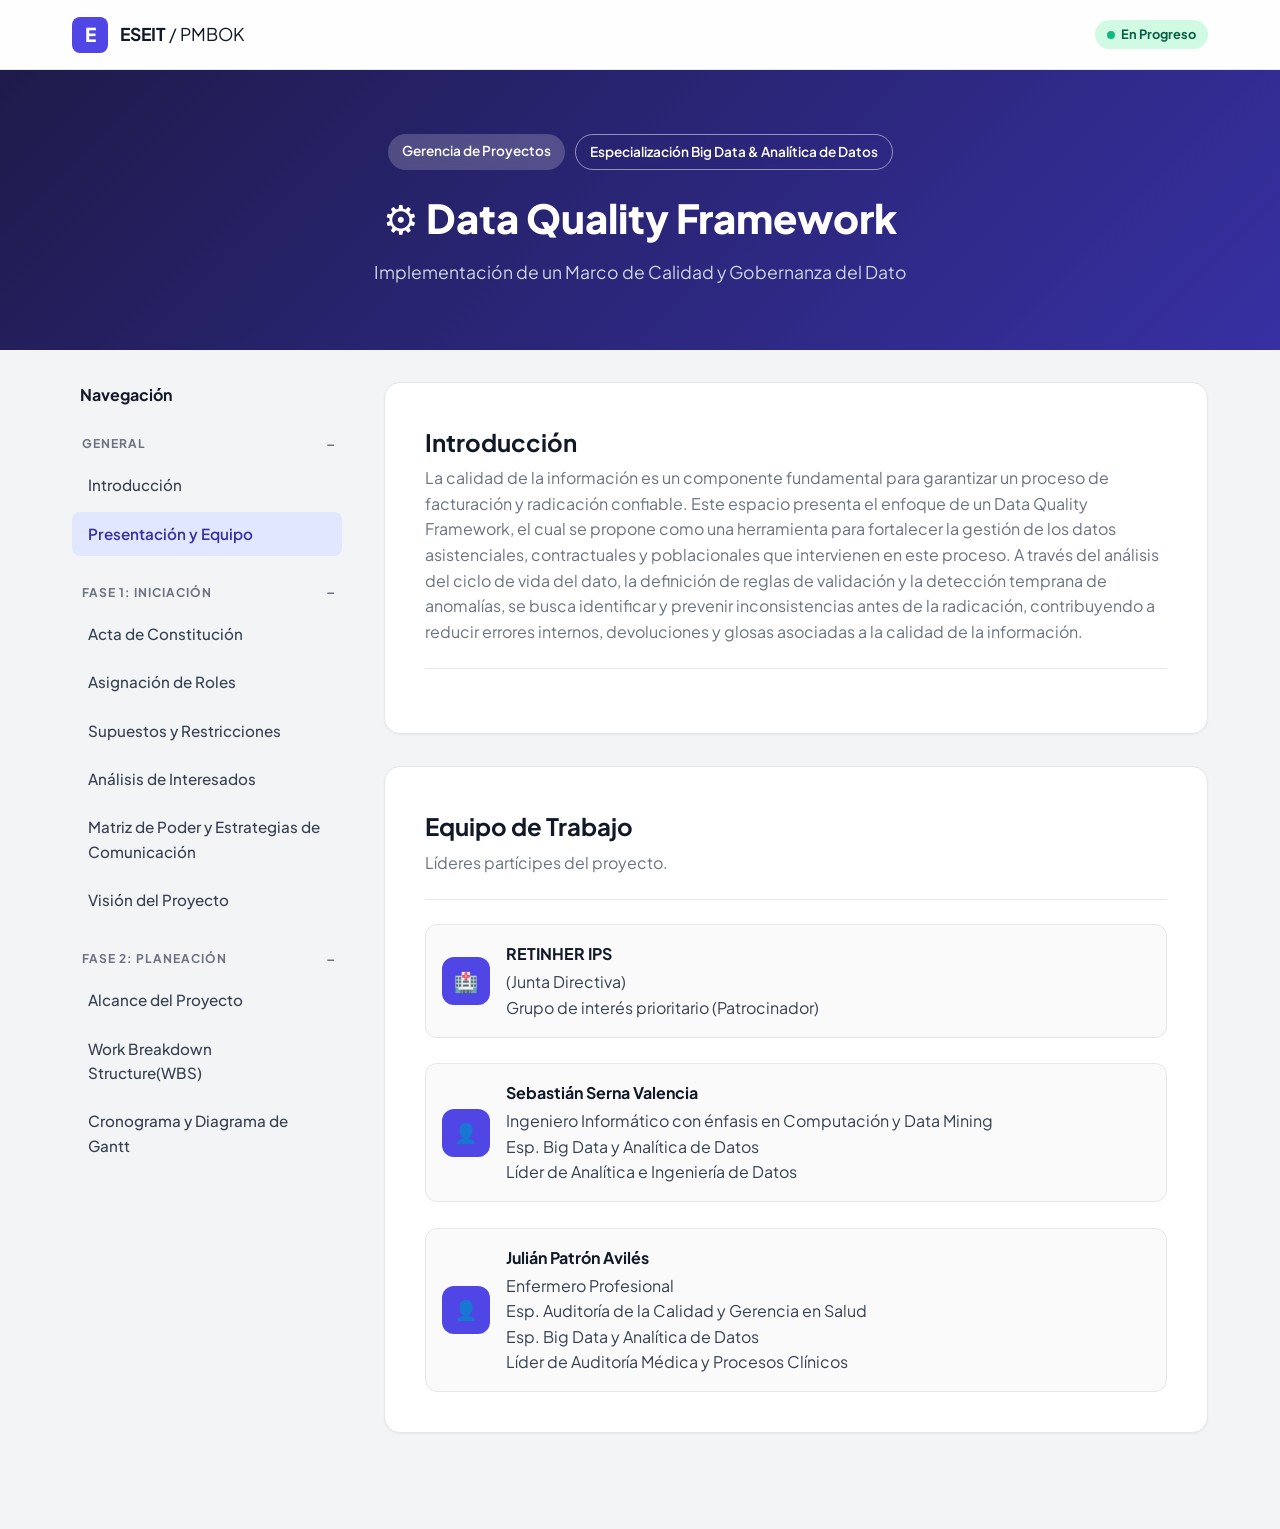
==== commit 1257d959: "Fase 3 Completa" ====
--- a/index.html
+++ b/index.html
@@ -30,9 +30,9 @@
         <div class="hero-content">
             <div class="hero-tags">
                 <span class="tag">Gerencia de Proyectos</span>
-                <span class="tag tag-outline">Especialización Big Data & Analitica de Datos</span>
-            </div>
-            <h1 class="hero-title">⚙️ Data Quality FrameWork</h1>
+                <span class="tag tag-outline">Especialización Big Data & Analítica de Datos</span>
+            </div>
+            <h1 class="hero-title">⚙️ Data Quality Framework</h1>
             <p class="hero-subtitle">Implementación de un Marco de Calidad y Gobernanza del Dato</p>
         </div>
     </header>
@@ -96,7 +96,10 @@
                             <button class="toggle-btn"><span class="toggle-icon">-</span></button>
                         </div>
                         <div class="nav-items">
-                            <a href="fase3.html" class="nav-pill">Ejecución e Impacto</a>
+                            <a href="fase3.html#asignacion" class="nav-pill">Asignación de Tareas</a>
+                            <a href="fase3.html#calidad" class="nav-pill">Plan de Calidad</a>
+                            <a href="fase3.html#comunicacion" class="nav-pill">Gestión de la Comunicación</a>
+                            <a href="fase3.html#roi" class="nav-pill">ROI e Impacto</a>
                         </div>
                     </div>
                 </nav>
@@ -125,7 +128,7 @@
             <section id="presentacion" class="content-card">
                 <div class="card-header">
                     <h2>Equipo de Trabajo</h2>
-                    <p class="text-muted">Líderes participes del proyecto.</p>
+                    <p class="text-muted">Líderes partícipes del proyecto.</p>
                 </div>
 
                 <div class="team-grid">
@@ -157,9 +160,9 @@
 
                 <div class="team-grid">
                     <div class="team-member">
-                        <div class="member-avatar avatar-indigo"">👤</div>
-                        <div class=" member-details">
-                            <h4>Julián Patrón Alivés</h4>
+                        <div class="member-avatar avatar-indigo">👤</div>
+                        <div class="member-details">
+                            <h4>Julián Patrón Avilés</h4>
                             <p>Enfermero Profesional</p>
                             <p>Esp. Auditoría de la Calidad y Gerencia en Salud</p>
                             <p>Esp. Big Data y Analítica de Datos</p>
--- a/styles.css
+++ b/styles.css
@@ -8,18 +8,18 @@
     --color-secondary: #10b981;
     --color-thre: #b91043;
     --color-secondary-light: #d1fae5;
-    
+
     --bg-body: #f3f4f6;
     --bg-card: #ffffff;
-    
+
     --text-dark: #111827;
     --text-base: #374151;
     --text-muted: #6b7280;
-    
+
     --border-light: #e5e7eb;
     --shadow-sm: 0 1px 2px 0 rgba(0, 0, 0, 0.05);
     --shadow-md: 0 4px 6px -1px rgba(0, 0, 0, 0.1), 0 2px 4px -1px rgba(0, 0, 0, 0.06);
-    
+
     --border-radius: 16px;
     --container-max: 1200px;
 }
@@ -39,13 +39,34 @@
 }
 
 /* Utilidades Textuales */
-.fw-light { font-weight: 400; }
-.fw-bold { font-weight: 700; }
-.text-muted { color: var(--text-muted); }
-.text-right { text-align: right; }
-.text-indigo { color: var(--color-primary); }
-.font-mono { font-family: ui-monospace, SFMono-Regular, Menlo, Monaco, monospace; font-size: 0.95em; }
-.small-text { font-size: 0.85rem; }
+.fw-light {
+    font-weight: 400;
+}
+
+.fw-bold {
+    font-weight: 700;
+}
+
+.text-muted {
+    color: var(--text-muted);
+}
+
+.text-right {
+    text-align: right;
+}
+
+.text-indigo {
+    color: var(--color-primary);
+}
+
+.font-mono {
+    font-family: ui-monospace, SFMono-Regular, Menlo, Monaco, monospace;
+    font-size: 0.95em;
+}
+
+.small-text {
+    font-size: 0.85rem;
+}
 
 /* ==========================================================================
    Navegación Superior (Glassmorphism)
@@ -74,31 +95,78 @@
     align-items: center;
 }
 
-.logo-area { display: flex; align-items: center; gap: 12px; }
+.logo-area {
+    display: flex;
+    align-items: center;
+    gap: 12px;
+}
+
 .logo-icon {
-    background: var(--color-primary); color: white; width: 36px; height: 36px;
-    border-radius: 8px; display: flex; align-items: center; justify-content: center;
-    font-weight: 800; font-size: 1.2rem;
-}
-.logo-text { font-weight: 700; font-size: 1.1rem; color: var(--text-dark); }
-
-.nav-badges { display: flex; gap: 12px; align-items: center; }
+    background: var(--color-primary);
+    color: white;
+    width: 36px;
+    height: 36px;
+    border-radius: 8px;
+    display: flex;
+    align-items: center;
+    justify-content: center;
+    font-weight: 800;
+    font-size: 1.2rem;
+}
+
+.logo-text {
+    font-weight: 700;
+    font-size: 1.1rem;
+    color: var(--text-dark);
+}
+
+.nav-badges {
+    display: flex;
+    gap: 12px;
+    align-items: center;
+}
+
 .status-badge {
-    background-color: var(--color-secondary-light); color: #065f46;
-    padding: 4px 12px; border-radius: 20px; font-size: 0.8rem; font-weight: 700;
-    display: flex; align-items: center; gap: 6px;
-}
+    background-color: var(--color-secondary-light);
+    color: #065f46;
+    padding: 4px 12px;
+    border-radius: 20px;
+    font-size: 0.8rem;
+    font-weight: 700;
+    display: flex;
+    align-items: center;
+    gap: 6px;
+}
+
 .status-badge.pulse::before {
-    content: ''; display: block; width: 8px; height: 8px;
-    background-color: var(--color-secondary); border-radius: 50%;
+    content: '';
+    display: block;
+    width: 8px;
+    height: 8px;
+    background-color: var(--color-secondary);
+    border-radius: 50%;
     animation: pulse 2s infinite;
 }
+
 @keyframes pulse {
-    0% { box-shadow: 0 0 0 0 rgba(16, 185, 129, 0.7); }
-    70% { box-shadow: 0 0 0 6px rgba(16, 185, 129, 0); }
-    100% { box-shadow: 0 0 0 0 rgba(16, 185, 129, 0); }
-}
-.version-tag { font-size: 0.85rem; color: var(--text-muted); font-weight: 600; }
+    0% {
+        box-shadow: 0 0 0 0 rgba(16, 185, 129, 0.7);
+    }
+
+    70% {
+        box-shadow: 0 0 0 6px rgba(16, 185, 129, 0);
+    }
+
+    100% {
+        box-shadow: 0 0 0 0 rgba(16, 185, 129, 0);
+    }
+}
+
+.version-tag {
+    font-size: 0.85rem;
+    color: var(--text-muted);
+    font-weight: 600;
+}
 
 /* ==========================================================================
    Hero Header
@@ -106,26 +174,63 @@
 .hero-section {
     margin-top: 70px;
     background: linear-gradient(135deg, #1e1b4b 0%, var(--color-primary-dark) 100%);
-    color: white; padding: 4rem 2rem; text-align: center;
-}
-.hero-content { max-width: 800px; margin: 0 auto; }
-.hero-tags { margin-bottom: 1.5rem; display: flex; justify-content: center; gap: 10px; }
+    color: white;
+    padding: 4rem 2rem;
+    text-align: center;
+}
+
+.hero-content {
+    max-width: 800px;
+    margin: 0 auto;
+}
+
+.hero-tags {
+    margin-bottom: 1.5rem;
+    display: flex;
+    justify-content: center;
+    gap: 10px;
+}
+
 .tag {
-    background: rgba(255, 255, 255, 0.2); backdrop-filter: blur(4px);
-    padding: 6px 14px; border-radius: 20px; font-size: 0.85rem; font-weight: 600;
-}
-.tag-outline { background: transparent; border: 1px solid rgba(255, 255, 255, 0.5); }
-.hero-title { font-size: 2.5rem; font-weight: 800; margin-bottom: 1rem; line-height: 1.2; }
-.hero-subtitle { font-size: 1.1rem; color: #cbd5e1; font-weight: 400; }
+    background: rgba(255, 255, 255, 0.2);
+    backdrop-filter: blur(4px);
+    padding: 6px 14px;
+    border-radius: 20px;
+    font-size: 0.85rem;
+    font-weight: 600;
+}
+
+.tag-outline {
+    background: transparent;
+    border: 1px solid rgba(255, 255, 255, 0.5);
+}
+
+.hero-title {
+    font-size: 2.5rem;
+    font-weight: 800;
+    margin-bottom: 1rem;
+    line-height: 1.2;
+}
+
+.hero-subtitle {
+    font-size: 1.1rem;
+    color: #cbd5e1;
+    font-weight: 400;
+}
 
 /* ==========================================================================
    Layout Principal (Grid)
    ========================================================================== */
 .container {
-    max-width: var(--container-max); margin: 0 auto; padding: 2rem;
-}
+    max-width: var(--container-max);
+    margin: 0 auto;
+    padding: 2rem;
+}
+
 .layout-grid {
-    display: grid; grid-template-columns: 280px 1fr; gap: 2rem;
+    display: grid;
+    grid-template-columns: 280px 1fr;
+    gap: 2rem;
     /* align-items: start; <- ELIMINADO PARA ARREGLAR EL SCROLL */
 }
 
@@ -139,77 +244,262 @@
     overflow-y: auto;
     padding-right: 10px;
 }
+
 /* Scrollbar delgado para el menú */
-.menu-sticky-wrapper::-webkit-scrollbar { width: 5px; }
+.menu-sticky-wrapper::-webkit-scrollbar {
+    width: 5px;
+}
+
 .menu-sticky-wrapper::-webkit-scrollbar-thumb {
-    background-color: var(--border-light); border-radius: 4px;
-}
-
-.menu-title { font-size: 1rem; color: var(--text-dark); margin-bottom: 1.5rem; padding-left: 0.5rem; }
-.nav-section { margin-bottom: 1.5rem; }
+    background-color: var(--border-light);
+    border-radius: 4px;
+}
+
+.menu-title {
+    font-size: 1rem;
+    color: var(--text-dark);
+    margin-bottom: 1.5rem;
+    padding-left: 0.5rem;
+}
+
+.nav-section {
+    margin-bottom: 1.5rem;
+}
+
 .section-label {
-    font-size: 0.75rem; text-transform: uppercase; letter-spacing: 1px;
-    color: var(--text-muted); font-weight: 700; margin-bottom: 0.5rem; padding-left: 1rem;
-}
+    font-size: 0.75rem;
+    text-transform: uppercase;
+    letter-spacing: 1px;
+    color: var(--text-muted);
+    font-weight: 700;
+    margin-bottom: 0.5rem;
+    padding-left: 1rem;
+}
+
 .nav-pill {
-    display: block; padding: 10px 16px; color: var(--text-base);
-    text-decoration: none; font-weight: 500; font-size: 0.95rem;
-    border-radius: 8px; margin-bottom: 4px; transition: all 0.2s ease;
-}
-.nav-pill:hover:not(.disabled) { background-color: var(--border-light); color: var(--text-dark); }
-.nav-pill.active { background-color: var(--color-primary-light); color: var(--color-primary-dark); font-weight: 600; }
-.nav-pill.disabled { color: #9ca3af; cursor: not-allowed; opacity: 0.6; }
+    display: block;
+    padding: 10px 16px;
+    color: var(--text-base);
+    text-decoration: none;
+    font-weight: 500;
+    font-size: 0.95rem;
+    border-radius: 8px;
+    margin-bottom: 4px;
+    transition: all 0.2s ease;
+}
+
+.nav-pill:hover:not(.disabled) {
+    background-color: var(--border-light);
+    color: var(--text-dark);
+}
+
+.nav-pill.active {
+    background-color: var(--color-primary-light);
+    color: var(--color-primary-dark);
+    font-weight: 600;
+}
+
+.nav-pill.disabled {
+    color: #9ca3af;
+    cursor: not-allowed;
+    opacity: 0.6;
+}
 
 /* ==========================================================================
    Contenido Principal (Tarjetas)
    ========================================================================== */
-.content-area { display: flex; flex-direction: column; gap: 2rem; }
+.content-area {
+    display: flex;
+    flex-direction: column;
+    gap: 2rem;
+}
+
 .content-card {
-    background-color: var(--bg-card); border-radius: var(--border-radius);
-    padding: 2.5rem; box-shadow: var(--shadow-sm); border: 1px solid var(--border-light);
+    background-color: var(--bg-card);
+    border-radius: var(--border-radius);
+    padding: 2.5rem;
+    box-shadow: var(--shadow-sm);
+    border: 1px solid var(--border-light);
     transition: box-shadow 0.3s ease;
 }
-.content-card:hover { box-shadow: var(--shadow-md); }
-.card-header { margin-bottom: 1.5rem; padding-bottom: 1.5rem; border-bottom: 1px solid var(--border-light); }
-.card-header h2 { font-size: 1.5rem; color: var(--text-dark); margin-bottom: 0.25rem; }
-.text-content h3 { font-size: 1.1rem; color: var(--text-dark); margin: 1.5rem 0 0.5rem 0; }
-.text-content p { margin-bottom: 1rem; }
+
+.content-card:hover {
+    box-shadow: var(--shadow-md);
+}
+
+.card-header {
+    margin-bottom: 1.5rem;
+    padding-bottom: 1.5rem;
+    border-bottom: 1px solid var(--border-light);
+}
+
+.card-header h2 {
+    font-size: 1.5rem;
+    color: var(--text-dark);
+    margin-bottom: 0.25rem;
+}
+
+.text-content h3 {
+    font-size: 1.1rem;
+    color: var(--text-dark);
+    margin: 1.5rem 0 0.5rem 0;
+}
+
+.text-content p {
+    margin-bottom: 1rem;
+}
 
 /* Componentes (Alertas, Equipo, Tablas, Visión) */
 .alert-box {
-    display: flex; gap: 1rem; padding: 1.25rem; border-radius: 12px;
-    margin-bottom: 2rem; background-color: #eff6ff; border: 1px solid #bfdbfe;
-}
-.alert-icon { font-size: 1.5rem; }
-.alert-content h4 { color: #1e3a8a; margin-bottom: 0.25rem; }
-.alert-content p { color: #1e40af; font-size: 0.95rem; margin: 0; }
-
-.team-grid { display: grid; grid-template-columns: repeat(auto-fit, minmax(250px, 1fr)); gap: 1.5rem; }
-.team-member { display: flex; align-items: center; gap: 1rem; padding: 1rem; border-radius: 12px; border: 1px solid var(--border-light); background: #fafafa; }
-.member-avatar { width: 48px; height: 48px; border-radius: 12px; display: flex; align-items: center; justify-content: center; font-weight: 700; color: white; }
-.avatar-indigo { background: var(--color-primary); }
-.avatar-emerald { background: var(--color-secondary); }
-.avatar-red { background: var(--color-thre); }
-.member-details h4 { font-size: 1rem; color: var(--text-dark); margin-bottom: 0.15rem; }
-
-.table-container { overflow-x: auto; margin-top: 1.5rem; border-radius: 12px; border: 1px solid var(--border-light); }
-.modern-table { width: 100%; border-collapse: collapse; background: white; }
-.modern-table th, .modern-table td { padding: 1rem 1.25rem; text-align: left; border-bottom: 1px solid var(--border-light); font-size: 0.95rem; }
-.modern-table th { background-color: #f9fafb; color: var(--text-muted); font-weight: 600; text-transform: uppercase; font-size: 0.75rem; letter-spacing: 0.05em; }
-.modern-table tbody tr:hover { background-color: #f8fafc; }
-.modern-table tfoot td { background-color: #f9fafb; border-bottom: none; }
-
-.pill-badge { padding: 4px 10px; border-radius: 20px; font-size: 0.75rem; font-weight: 700; text-transform: uppercase; }
-.badge-high { background: #fee2e2; color: #991b1b; }
-.badge-medhigh { background: #fedbc7; color: #92400e; }
-.badge-med { background: #fef3c7; color: #92890e; }
-.badge-null { background: #c7d1fe; color: #0e4c92; }
-.badge-low { background: #dcfce7; color: #166534; }
+    display: flex;
+    gap: 1rem;
+    padding: 1.25rem;
+    border-radius: 12px;
+    margin-bottom: 2rem;
+    background-color: #eff6ff;
+    border: 1px solid #bfdbfe;
+}
+
+.alert-icon {
+    font-size: 1.5rem;
+}
+
+.alert-content h4 {
+    color: #1e3a8a;
+    margin-bottom: 0.25rem;
+}
+
+.alert-content p {
+    color: #1e40af;
+    font-size: 0.95rem;
+    margin: 0;
+}
+
+.team-grid {
+    display: grid;
+    grid-template-columns: repeat(auto-fit, minmax(250px, 1fr));
+    gap: 1.5rem;
+}
+
+.team-member {
+    display: flex;
+    align-items: center;
+    gap: 1rem;
+    padding: 1rem;
+    border-radius: 12px;
+    border: 1px solid var(--border-light);
+    background: #fafafa;
+}
+
+.member-avatar {
+    width: 48px;
+    height: 48px;
+    border-radius: 12px;
+    display: flex;
+    align-items: center;
+    justify-content: center;
+    font-weight: 700;
+    color: white;
+}
+
+.avatar-indigo {
+    background: var(--color-primary);
+}
+
+.avatar-emerald {
+    background: var(--color-secondary);
+}
+
+.avatar-red {
+    background: var(--color-thre);
+}
+
+.member-details h4 {
+    font-size: 1rem;
+    color: var(--text-dark);
+    margin-bottom: 0.15rem;
+}
+
+.table-container {
+    overflow-x: auto;
+    margin-top: 1.5rem;
+    border-radius: 12px;
+    border: 1px solid var(--border-light);
+}
+
+.modern-table {
+    width: 100%;
+    border-collapse: collapse;
+    background: white;
+}
+
+.modern-table th,
+.modern-table td {
+    padding: 1rem 1.25rem;
+    text-align: left;
+    border-bottom: 1px solid var(--border-light);
+    font-size: 0.95rem;
+}
+
+.modern-table th {
+    background-color: #f9fafb;
+    color: var(--text-muted);
+    font-weight: 600;
+    text-transform: uppercase;
+    font-size: 0.75rem;
+    letter-spacing: 0.05em;
+}
+
+.modern-table tbody tr:hover {
+    background-color: #f8fafc;
+}
+
+.modern-table tfoot td {
+    background-color: #f9fafb;
+    border-bottom: none;
+}
+
+.pill-badge {
+    padding: 4px 10px;
+    border-radius: 20px;
+    font-size: 0.75rem;
+    font-weight: 700;
+    text-transform: uppercase;
+}
+
+.badge-high {
+    background: #fee2e2;
+    color: #991b1b;
+}
+
+.badge-medhigh {
+    background: #fedbc7;
+    color: #92400e;
+}
+
+.badge-med {
+    background: #fef3c7;
+    color: #92890e;
+}
+
+.badge-null {
+    background: #c7d1fe;
+    color: #0e4c92;
+}
+
+.badge-low {
+    background: #dcfce7;
+    color: #166534;
+}
 
 .vision-statement {
-    font-size: 1.1rem; color: var(--color-primary-dark); line-height: 1.8;
-    padding: 1.5rem; background: linear-gradient(to right, #f5f3ff, #fff);
-    border-left: 4px solid var(--color-primary); border-radius: 0 12px 12px 0;
+    font-size: 1.1rem;
+    color: var(--color-primary-dark);
+    line-height: 1.8;
+    padding: 1.5rem;
+    background: linear-gradient(to right, #f5f3ff, #fff);
+    border-left: 4px solid var(--color-primary);
+    border-radius: 0 12px 12px 0;
 }
 
 /* ==========================================================================
@@ -227,35 +517,39 @@
 }
 
 @media (max-width: 900px) {
-    .layout-grid { 
-        grid-template-columns: 1fr; /* Una sola columna para el contenido */
+    .layout-grid {
+        grid-template-columns: 1fr;
+        /* Una sola columna para el contenido */
     }
-    
+
     /* Mostrar el botón hamburguesa */
-    .hamburger-btn { 
-        display: block; 
+    .hamburger-btn {
+        display: block;
     }
-    
+
     /* La barra lateral se convierte en un panel flotante oculto a la izquierda */
-    .sidebar-menu { 
+    .sidebar-menu {
         position: fixed;
-        top: 70px; /* Justo debajo de la barra superior */
-        left: -100%; /* Oculto por defecto */
+        top: 70px;
+        /* Justo debajo de la barra superior */
+        left: -100%;
+        /* Oculto por defecto */
         width: 280px;
         height: calc(100vh - 70px);
         background-color: var(--bg-card);
-        box-shadow: 4px 0 15px rgba(0,0,0,0.1);
+        box-shadow: 4px 0 15px rgba(0, 0, 0, 0.1);
         z-index: 999;
         transition: left 0.3s ease-in-out;
         padding: 1.5rem 1rem;
-        overflow-y: auto; /* Para poder scrollear dentro del menú */
+        overflow-y: auto;
+        /* Para poder scrollear dentro del menú */
     }
 
     /* Esta clase la pondremos con JavaScript al hacer clic */
     .sidebar-menu.active {
         left: 0;
     }
-    
+
     /* Anulamos el sticky en móvil porque el panel ya es fijo */
     .menu-sticky-wrapper {
         position: static;
@@ -263,13 +557,25 @@
         overflow-y: visible;
     }
 
-    .hero-title { font-size: 2rem; }
+    .hero-title {
+        font-size: 2rem;
+    }
 }
 
 @media (max-width: 600px) {
-    .container { padding: 1rem; }
-    .content-card { padding: 1.5rem; }
-    .nav-badges { display: none; } /* Ocultar badges arriba por espacio */
+    .container {
+        padding: 1rem;
+    }
+
+    .content-card {
+        padding: 1.5rem;
+    }
+
+    .nav-badges {
+        display: none;
+    }
+
+    /* Ocultar badges arriba por espacio */
 }
 
 /* ==========================================================================
@@ -280,7 +586,8 @@
     justify-content: space-between;
     align-items: center;
     margin-bottom: 0.5rem;
-    padding-left: 10px; /* Alineación con las píldoras */
+    padding-left: 10px;
+    /* Alineación con las píldoras */
 }
 
 /* El texto de la Fase que funciona como enlace */
@@ -291,7 +598,8 @@
     color: var(--text-muted);
     font-weight: 700;
     text-decoration: none;
-    flex-grow: 1; /* Toma todo el espacio disponible */
+    flex-grow: 1;
+    /* Toma todo el espacio disponible */
     transition: color 0.2s;
 }
 
@@ -348,16 +656,19 @@
 }
 
 .modern-image {
-    max-width: 100%; /* Hace que la imagen sea responsive */
+    max-width: 100%;
+    /* Hace que la imagen sea responsive */
     height: auto;
-    border-radius: 12px; /* Bordes redondeados como las tarjetas */
+    border-radius: 12px;
+    /* Bordes redondeados como las tarjetas */
     border: 1px solid var(--border-light);
     box-shadow: var(--shadow-sm);
     transition: box-shadow 0.3s ease;
 }
 
 .modern-image:hover {
-    box-shadow: var(--shadow-md); /* Efecto sutil al pasar el mouse */
+    box-shadow: var(--shadow-md);
+    /* Efecto sutil al pasar el mouse */
 }
 
 .image-caption {
@@ -369,154 +680,1241 @@
 
 
 /* Cronograma / Gantt — usa las variables de styles.css. Cargar DESPUÉS de styles.css */
-:root{
-  --gantt-cogerentes:#4f46e5; --gantt-cogerentes-bg:#e0e7ff;
-  --gantt-auditoria:#dc2626;  --gantt-auditoria-bg:#fee2e2;
-  --gantt-analitica:#10b981;  --gantt-analitica-bg:#d1fae5;
-  --gantt-label-w:260px; --gantt-row-h:38px; --gantt-min-w:1500px;
-}
-.gantt-filters{display:flex;flex-wrap:wrap;gap:.5rem;margin:1rem 0 .5rem}
-.gantt-filter{font:inherit;font-size:.875rem;font-weight:600;padding:.45rem 1rem;border-radius:999px;border:1px solid var(--border-light);background:var(--bg-card);color:var(--text-base);cursor:pointer;transition:background .15s,color .15s,border-color .15s}
-.gantt-filter:hover{border-color:var(--color-primary)}
-.gantt-filter:focus-visible,.gantt-bar:focus-visible,.gantt-scroll:focus-visible{outline:3px solid var(--color-primary);outline-offset:2px}
-.gantt-filter.is-active{background:var(--color-primary);border-color:var(--color-primary);color:#fff}
-.gantt-filter[data-resp="auditoria"].is-active{background:var(--gantt-auditoria);border-color:var(--gantt-auditoria)}
-.gantt-filter[data-resp="analitica"].is-active{background:var(--gantt-analitica);border-color:var(--gantt-analitica)}
-.gantt-status{margin:0 0 .75rem}
-
-.gantt-scroll{border:1px solid var(--border-light);border-radius:12px;background:var(--bg-card);position:relative}
-.gantt{min-width:calc(var(--gantt-label-w) + var(--gantt-min-w));display:grid;grid-template-columns:var(--gantt-label-w) 1fr}
-.gantt-row{display:contents}
-.gantt-label,.gantt-head-label{position:sticky;left:0;z-index:3;background:var(--bg-card);display:flex;align-items:center;gap:.5rem;padding:0 .75rem;height:var(--gantt-row-h);border-bottom:1px solid var(--border-light);border-right:1px solid var(--border-light);font-size:.8125rem;color:var(--text-dark);white-space:nowrap;overflow:hidden}
-.gantt-label span.t{overflow:hidden;text-overflow:ellipsis}
-.gantt-label .c{font-weight:700;color:var(--text-muted);font-size:.75rem;flex:none}
-.gantt-head-label{z-index:4;font-weight:700;background:#f9fafb;height:52px}
-.gantt-head{display:grid;grid-template-columns:repeat(var(--weeks),1fr);height:52px;background:#f9fafb;border-bottom:1px solid var(--border-light)}
-.gantt-wk{display:flex;flex-direction:column;align-items:center;justify-content:center;font-size:.6875rem;color:var(--text-muted);border-left:1px solid var(--border-light);line-height:1.25}
-.gantt-wk b{color:var(--text-dark);font-size:.75rem}
-.gantt-month{font-weight:600}
-.gantt-track{position:relative;height:var(--gantt-row-h);border-bottom:1px solid var(--border-light);
-  background-image:repeating-linear-gradient(to right,transparent 0,transparent calc(100%/var(--weeks) - 1px),var(--border-light) calc(100%/var(--weeks) - 1px),var(--border-light) calc(100%/var(--weeks)))}
-.gantt-holiday{position:absolute;top:0;bottom:0;background:rgba(107,114,128,.14);pointer-events:none}
-.gantt-row.is-dim .gantt-label,.gantt-row.is-dim .gantt-track{opacity:.28}
-.gantt-row.is-hidden .gantt-label,.gantt-row.is-hidden .gantt-track{display:none}
-
-.gantt-bar{position:absolute;top:7px;height:calc(var(--gantt-row-h) - 14px);min-width:6px;border:0;padding:0 .5rem;border-radius:6px;color:#fff;font:inherit;font-size:.6875rem;font-weight:700;text-align:left;overflow:hidden;white-space:nowrap;cursor:pointer;box-shadow:var(--shadow-sm);transition:transform .12s,box-shadow .12s}
-.gantt-bar:hover,.gantt-bar.is-active{transform:translateY(-1px);box-shadow:var(--shadow-md)}
-.gantt-bar--cogerentes{background:var(--gantt-cogerentes)}
-.gantt-bar--auditoria{background:var(--gantt-auditoria)}
-.gantt-bar--analitica{background:var(--gantt-analitica)}
-.gantt-milestone{position:absolute;top:50%;width:18px;height:18px;margin:-9px 0 0 -9px;transform:rotate(45deg);background:var(--text-dark);border:2px solid #fff;border-radius:3px;cursor:pointer;padding:0;box-shadow:var(--shadow-sm)}
-.gantt-milestone:hover,.gantt-milestone.is-active{background:var(--color-primary-dark)}
-.gantt-row--hito .gantt-label{font-weight:600}
-
-.gantt-tooltip{position:fixed;z-index:50;max-width:340px;background:var(--text-dark);color:#fff;padding:.75rem .9rem;border-radius:10px;box-shadow:var(--shadow-md);font-size:.8125rem;line-height:1.45;pointer-events:none}
-.gantt-tooltip[hidden]{display:none}
-.gantt-tooltip strong{display:block;margin-bottom:.25rem;font-size:.875rem}
-.gantt-tooltip dl{margin:.4rem 0 0;display:grid;grid-template-columns:auto 1fr;gap:.15rem .6rem}
-.gantt-tooltip dt{color:#9ca3af}.gantt-tooltip dd{margin:0}
-
-.gantt-legend{display:flex;flex-wrap:wrap;gap:1rem;margin:.9rem 0 0;align-items:center}
-.gantt-legend span{display:inline-flex;align-items:center;gap:.4rem}
-.gantt-dot{width:12px;height:12px;border-radius:3px;display:inline-block}
-.gantt-dot--cogerentes{background:var(--gantt-cogerentes)}.gantt-dot--auditoria{background:var(--gantt-auditoria)}.gantt-dot--analitica{background:var(--gantt-analitica)}
-.gantt-diamond{width:10px;height:10px;background:var(--text-dark);transform:rotate(45deg);display:inline-block}
-.gantt-swatch-holiday{width:12px;height:12px;background:rgba(107,114,128,.3);display:inline-block}
-.gantt-subtitle{margin:2.5rem 0 1rem;font-size:1.125rem;color:var(--text-dark)}
-
-.resp-badge{display:inline-block;padding:.15rem .6rem;border-radius:999px;font-size:.75rem;font-weight:600;white-space:nowrap}
-.resp-badge--cogerentes{background:var(--gantt-cogerentes-bg);color:#3730a3}
-.resp-badge--auditoria{background:var(--gantt-auditoria-bg);color:#991b1b}
-.resp-badge--analitica{background:var(--gantt-analitica-bg);color:#065f46}
-#crono-tabla tr.is-hito td{font-weight:600;background:#f9fafb}
-#crono-tabla tr.is-hidden{display:none}
-
-@media (max-width:600px){:root{--gantt-label-w:150px}.gantt-label .c{display:none}}
-@media (prefers-reduced-motion:reduce){.gantt-bar{transition:none}}
-#crono-tabla td:nth-child(1),#crono-tabla td:nth-child(4),#crono-tabla td:nth-child(5),#crono-tabla td:nth-child(7){white-space:nowrap}
+:root {
+    --gantt-cogerentes: #4f46e5;
+    --gantt-cogerentes-bg: #e0e7ff;
+    --gantt-auditoria: #dc2626;
+    --gantt-auditoria-bg: #fee2e2;
+    --gantt-analitica: #10b981;
+    --gantt-analitica-bg: #d1fae5;
+    --gantt-label-w: 260px;
+    --gantt-row-h: 38px;
+    --gantt-min-w: 1500px;
+}
+
+.gantt-filters {
+    display: flex;
+    flex-wrap: wrap;
+    gap: .5rem;
+    margin: 1rem 0 .5rem
+}
+
+.gantt-filter {
+    font: inherit;
+    font-size: .875rem;
+    font-weight: 600;
+    padding: .45rem 1rem;
+    border-radius: 999px;
+    border: 1px solid var(--border-light);
+    background: var(--bg-card);
+    color: var(--text-base);
+    cursor: pointer;
+    transition: background .15s, color .15s, border-color .15s
+}
+
+.gantt-filter:hover {
+    border-color: var(--color-primary)
+}
+
+.gantt-filter:focus-visible,
+.gantt-bar:focus-visible,
+.gantt-scroll:focus-visible {
+    outline: 3px solid var(--color-primary);
+    outline-offset: 2px
+}
+
+.gantt-filter.is-active {
+    background: var(--color-primary);
+    border-color: var(--color-primary);
+    color: #fff
+}
+
+.gantt-filter[data-resp="auditoria"].is-active {
+    background: var(--gantt-auditoria);
+    border-color: var(--gantt-auditoria)
+}
+
+.gantt-filter[data-resp="analitica"].is-active {
+    background: var(--gantt-analitica);
+    border-color: var(--gantt-analitica)
+}
+
+.gantt-status {
+    margin: 0 0 .75rem
+}
+
+.gantt-scroll {
+    border: 1px solid var(--border-light);
+    border-radius: 12px;
+    background: var(--bg-card);
+    position: relative
+}
+
+.gantt {
+    min-width: calc(var(--gantt-label-w) + var(--gantt-min-w));
+    display: grid;
+    grid-template-columns: var(--gantt-label-w) 1fr
+}
+
+.gantt-row {
+    display: contents
+}
+
+.gantt-label,
+.gantt-head-label {
+    position: sticky;
+    left: 0;
+    z-index: 3;
+    background: var(--bg-card);
+    display: flex;
+    align-items: center;
+    gap: .5rem;
+    padding: 0 .75rem;
+    height: var(--gantt-row-h);
+    border-bottom: 1px solid var(--border-light);
+    border-right: 1px solid var(--border-light);
+    font-size: .8125rem;
+    color: var(--text-dark);
+    white-space: nowrap;
+    overflow: hidden
+}
+
+.gantt-label span.t {
+    overflow: hidden;
+    text-overflow: ellipsis
+}
+
+.gantt-label .c {
+    font-weight: 700;
+    color: var(--text-muted);
+    font-size: .75rem;
+    flex: none
+}
+
+.gantt-head-label {
+    z-index: 4;
+    font-weight: 700;
+    background: #f9fafb;
+    height: 52px
+}
+
+.gantt-head {
+    display: grid;
+    grid-template-columns: repeat(var(--weeks), 1fr);
+    height: 52px;
+    background: #f9fafb;
+    border-bottom: 1px solid var(--border-light)
+}
+
+.gantt-wk {
+    display: flex;
+    flex-direction: column;
+    align-items: center;
+    justify-content: center;
+    font-size: .6875rem;
+    color: var(--text-muted);
+    border-left: 1px solid var(--border-light);
+    line-height: 1.25
+}
+
+.gantt-wk b {
+    color: var(--text-dark);
+    font-size: .75rem
+}
+
+.gantt-month {
+    font-weight: 600
+}
+
+.gantt-track {
+    position: relative;
+    height: var(--gantt-row-h);
+    border-bottom: 1px solid var(--border-light);
+    background-image: repeating-linear-gradient(to right, transparent 0, transparent calc(100%/var(--weeks) - 1px), var(--border-light) calc(100%/var(--weeks) - 1px), var(--border-light) calc(100%/var(--weeks)))
+}
+
+.gantt-holiday {
+    position: absolute;
+    top: 0;
+    bottom: 0;
+    background: rgba(107, 114, 128, .14);
+    pointer-events: none
+}
+
+.gantt-row.is-dim .gantt-label,
+.gantt-row.is-dim .gantt-track {
+    opacity: .28
+}
+
+.gantt-row.is-hidden .gantt-label,
+.gantt-row.is-hidden .gantt-track {
+    display: none
+}
+
+.gantt-bar {
+    position: absolute;
+    top: 7px;
+    height: calc(var(--gantt-row-h) - 14px);
+    min-width: 6px;
+    border: 0;
+    padding: 0 .5rem;
+    border-radius: 6px;
+    color: #fff;
+    font: inherit;
+    font-size: .6875rem;
+    font-weight: 700;
+    text-align: left;
+    overflow: hidden;
+    white-space: nowrap;
+    cursor: pointer;
+    box-shadow: var(--shadow-sm);
+    transition: transform .12s, box-shadow .12s
+}
+
+.gantt-bar:hover,
+.gantt-bar.is-active {
+    transform: translateY(-1px);
+    box-shadow: var(--shadow-md)
+}
+
+.gantt-bar--cogerentes {
+    background: var(--gantt-cogerentes)
+}
+
+.gantt-bar--auditoria {
+    background: var(--gantt-auditoria)
+}
+
+.gantt-bar--analitica {
+    background: var(--gantt-analitica)
+}
+
+.gantt-milestone {
+    position: absolute;
+    top: 50%;
+    width: 18px;
+    height: 18px;
+    margin: -9px 0 0 -9px;
+    transform: rotate(45deg);
+    background: var(--text-dark);
+    border: 2px solid #fff;
+    border-radius: 3px;
+    cursor: pointer;
+    padding: 0;
+    box-shadow: var(--shadow-sm)
+}
+
+.gantt-milestone:hover,
+.gantt-milestone.is-active {
+    background: var(--color-primary-dark)
+}
+
+.gantt-row--hito .gantt-label {
+    font-weight: 600
+}
+
+.gantt-tooltip {
+    position: fixed;
+    z-index: 50;
+    max-width: 340px;
+    background: var(--text-dark);
+    color: #fff;
+    padding: .75rem .9rem;
+    border-radius: 10px;
+    box-shadow: var(--shadow-md);
+    font-size: .8125rem;
+    line-height: 1.45;
+    pointer-events: none
+}
+
+.gantt-tooltip[hidden] {
+    display: none
+}
+
+.gantt-tooltip strong {
+    display: block;
+    margin-bottom: .25rem;
+    font-size: .875rem
+}
+
+.gantt-tooltip dl {
+    margin: .4rem 0 0;
+    display: grid;
+    grid-template-columns: auto 1fr;
+    gap: .15rem .6rem
+}
+
+.gantt-tooltip dt {
+    color: #9ca3af
+}
+
+.gantt-tooltip dd {
+    margin: 0
+}
+
+.gantt-legend {
+    display: flex;
+    flex-wrap: wrap;
+    gap: 1rem;
+    margin: .9rem 0 0;
+    align-items: center
+}
+
+.gantt-legend span {
+    display: inline-flex;
+    align-items: center;
+    gap: .4rem
+}
+
+.gantt-dot {
+    width: 12px;
+    height: 12px;
+    border-radius: 3px;
+    display: inline-block
+}
+
+.gantt-dot--cogerentes {
+    background: var(--gantt-cogerentes)
+}
+
+.gantt-dot--auditoria {
+    background: var(--gantt-auditoria)
+}
+
+.gantt-dot--analitica {
+    background: var(--gantt-analitica)
+}
+
+.gantt-diamond {
+    width: 10px;
+    height: 10px;
+    background: var(--text-dark);
+    transform: rotate(45deg);
+    display: inline-block
+}
+
+.gantt-swatch-holiday {
+    width: 12px;
+    height: 12px;
+    background: rgba(107, 114, 128, .3);
+    display: inline-block
+}
+
+.gantt-subtitle {
+    margin: 2.5rem 0 1rem;
+    font-size: 1.125rem;
+    color: var(--text-dark)
+}
+
+.resp-badge {
+    display: inline-block;
+    padding: .15rem .6rem;
+    border-radius: 999px;
+    font-size: .75rem;
+    font-weight: 600;
+    white-space: nowrap
+}
+
+.resp-badge--cogerentes {
+    background: var(--gantt-cogerentes-bg);
+    color: #3730a3
+}
+
+.resp-badge--auditoria {
+    background: var(--gantt-auditoria-bg);
+    color: #991b1b
+}
+
+.resp-badge--analitica {
+    background: var(--gantt-analitica-bg);
+    color: #065f46
+}
+
+#crono-tabla tr.is-hito td {
+    font-weight: 600;
+    background: #f9fafb
+}
+
+#crono-tabla tr.is-hidden {
+    display: none
+}
+
+@media (max-width:600px) {
+    :root {
+        --gantt-label-w: 150px
+    }
+
+    .gantt-label .c {
+        display: none
+    }
+}
+
+@media (prefers-reduced-motion:reduce) {
+    .gantt-bar {
+        transition: none
+    }
+}
+
+#crono-tabla td:nth-child(1),
+#crono-tabla td:nth-child(4),
+#crono-tabla td:nth-child(5),
+#crono-tabla td:nth-child(7) {
+    white-space: nowrap
+}
 
 /* Evita que el Gantt ensanche la página: el scroll horizontal queda dentro de la tarjeta */
-.layout-grid > *, .content-area, .content-area > .content-card { min-width: 0; }
-#cronograma { max-width: 100%; }
-.gantt-scroll { max-width: 100%; overflow-x: auto; overflow-y: hidden; }
+.layout-grid>*,
+.content-area,
+.content-area>.content-card {
+    min-width: 0;
+}
+
+#cronograma {
+    max-width: 100%;
+}
+
+.gantt-scroll {
+    max-width: 100%;
+    overflow-x: auto;
+    overflow-y: hidden;
+}
 
 /* Aprovechar mejor el ancho de la tarjeta */
-#cronograma { padding: 1.5rem; }
-#cronograma .card-header { margin-bottom: 1rem; padding-bottom: 1rem; }
-:root { --gantt-label-w: 210px; --gantt-min-w: 1300px; }
-@media (max-width:600px){ #cronograma { padding: 1rem; } :root { --gantt-label-w: 140px; } }
+#cronograma {
+    padding: 1.5rem;
+}
+
+#cronograma .card-header {
+    margin-bottom: 1rem;
+    padding-bottom: 1rem;
+}
+
+:root {
+    --gantt-label-w: 210px;
+    --gantt-min-w: 1300px;
+}
+
+@media (max-width:600px) {
+    #cronograma {
+        padding: 1rem;
+    }
+
+    :root {
+        --gantt-label-w: 140px;
+    }
+}
 
 /* Sin columna de actividades: el Gantt ocupa todo el ancho */
-.gantt{grid-template-columns:1fr;min-width:var(--gantt-min-w)}
-.gantt-head{border-top-left-radius:12px}
-.gantt-head-label,.gantt-label{display:none}
-.gantt-after{margin-top:2rem}
-#crono-tabla td:nth-child(2){min-width:300px}
+.gantt {
+    grid-template-columns: 1fr;
+    min-width: var(--gantt-min-w)
+}
+
+.gantt-head {
+    border-top-left-radius: 12px
+}
+
+.gantt-head-label,
+.gantt-label {
+    display: none
+}
+
+.gantt-after {
+    margin-top: 2rem
+}
+
+#crono-tabla td:nth-child(2) {
+    min-width: 300px
+}
 
 /* Tabla: muestra 8 filas y el resto con scroll vertical */
-.crono-tabla-wrap{max-height:520px;overflow-y:auto;overflow-x:auto}
-#crono-tabla thead th{position:sticky;top:0;z-index:2;background:#f9fafb}
+.crono-tabla-wrap {
+    max-height: 520px;
+    overflow-y: auto;
+    overflow-x: auto
+}
+
+#crono-tabla thead th {
+    position: sticky;
+    top: 0;
+    z-index: 2;
+    background: #f9fafb
+}
 
 
 
 
 /* Matriz de riesgos — cargar después de styles.css (y de cronograma.css, que define .gantt-subtitle) */
-:root{
-  --risk-alto:#dc2626; --risk-alto-bg:#fee2e2; --risk-alto-tx:#991b1b;
-  --risk-medio:#f59e0b; --risk-medio-bg:#fef3c7; --risk-medio-tx:#92400e;
-  --risk-bajo:#10b981; --risk-bajo-bg:#d1fae5; --risk-bajo-tx:#065f46;
-}
-#matriz-riesgos{padding:1.5rem}
-#matriz-riesgos .card-header{margin-bottom:1rem;padding-bottom:1rem}
-
-.risk-kpis{display:grid;grid-template-columns:repeat(auto-fit,minmax(140px,1fr));gap:.75rem;margin-bottom:1rem}
-.risk-kpi{border:1px solid var(--border-light);border-radius:12px;padding:.75rem 1rem;background:var(--bg-card);border-left-width:5px}
-.risk-kpi b{display:block;font-size:1.6rem;line-height:1.1;color:var(--text-dark)}
-.risk-kpi span{font-size:.8rem;color:var(--text-muted)}
-.risk-kpi--Alto{border-left-color:var(--risk-alto)}.risk-kpi--Medio{border-left-color:var(--risk-medio)}.risk-kpi--Bajo{border-left-color:var(--risk-bajo)}
-.risk-kpi--total{border-left-color:var(--color-primary)}
-
-.risk-filters{display:flex;flex-wrap:wrap;gap:.5rem;margin:.5rem 0}
-.risk-filter{font:inherit;font-size:.875rem;font-weight:600;padding:.45rem 1rem;border-radius:999px;border:1px solid var(--border-light);background:var(--bg-card);color:var(--text-base);cursor:pointer}
-.risk-filter:hover{border-color:var(--color-primary)}
-.risk-filter:focus-visible,.risk-chip:focus-visible,.risk-toggle:focus-visible{outline:3px solid var(--color-primary);outline-offset:2px}
-.risk-filter.is-active{background:var(--color-primary);border-color:var(--color-primary);color:#fff}
-.risk-filter[data-nivel="Alto"].is-active{background:var(--risk-alto);border-color:var(--risk-alto)}
-.risk-filter[data-nivel="Medio"].is-active{background:var(--risk-medio);border-color:var(--risk-medio);color:#fff}
-.risk-filter[data-nivel="Bajo"].is-active{background:var(--risk-bajo);border-color:var(--risk-bajo)}
-.risk-status{margin:0 0 .5rem}
+:root {
+    --risk-alto: #dc2626;
+    --risk-alto-bg: #fee2e2;
+    --risk-alto-tx: #991b1b;
+    --risk-medio: #f59e0b;
+    --risk-medio-bg: #fef3c7;
+    --risk-medio-tx: #92400e;
+    --risk-bajo: #10b981;
+    --risk-bajo-bg: #d1fae5;
+    --risk-bajo-tx: #065f46;
+}
+
+#matriz-riesgos {
+    padding: 1.5rem
+}
+
+#matriz-riesgos .card-header {
+    margin-bottom: 1rem;
+    padding-bottom: 1rem
+}
+
+.risk-kpis {
+    display: grid;
+    grid-template-columns: repeat(auto-fit, minmax(140px, 1fr));
+    gap: .75rem;
+    margin-bottom: 1rem
+}
+
+.risk-kpi {
+    border: 1px solid var(--border-light);
+    border-radius: 12px;
+    padding: .75rem 1rem;
+    background: var(--bg-card);
+    border-left-width: 5px
+}
+
+.risk-kpi b {
+    display: block;
+    font-size: 1.6rem;
+    line-height: 1.1;
+    color: var(--text-dark)
+}
+
+.risk-kpi span {
+    font-size: .8rem;
+    color: var(--text-muted)
+}
+
+.risk-kpi--Alto {
+    border-left-color: var(--risk-alto)
+}
+
+.risk-kpi--Medio {
+    border-left-color: var(--risk-medio)
+}
+
+.risk-kpi--Bajo {
+    border-left-color: var(--risk-bajo)
+}
+
+.risk-kpi--total {
+    border-left-color: var(--color-primary)
+}
+
+.risk-filters {
+    display: flex;
+    flex-wrap: wrap;
+    gap: .5rem;
+    margin: .5rem 0
+}
+
+.risk-filter {
+    font: inherit;
+    font-size: .875rem;
+    font-weight: 600;
+    padding: .45rem 1rem;
+    border-radius: 999px;
+    border: 1px solid var(--border-light);
+    background: var(--bg-card);
+    color: var(--text-base);
+    cursor: pointer
+}
+
+.risk-filter:hover {
+    border-color: var(--color-primary)
+}
+
+.risk-filter:focus-visible,
+.risk-chip:focus-visible,
+.risk-toggle:focus-visible {
+    outline: 3px solid var(--color-primary);
+    outline-offset: 2px
+}
+
+.risk-filter.is-active {
+    background: var(--color-primary);
+    border-color: var(--color-primary);
+    color: #fff
+}
+
+.risk-filter[data-nivel="Alto"].is-active {
+    background: var(--risk-alto);
+    border-color: var(--risk-alto)
+}
+
+.risk-filter[data-nivel="Medio"].is-active {
+    background: var(--risk-medio);
+    border-color: var(--risk-medio);
+    color: #fff
+}
+
+.risk-filter[data-nivel="Bajo"].is-active {
+    background: var(--risk-bajo);
+    border-color: var(--risk-bajo)
+}
+
+.risk-status {
+    margin: 0 0 .5rem
+}
 
 /* Mapa de calor */
-.risk-heat{display:grid;grid-template-columns:auto repeat(5,minmax(78px,1fr));grid-template-rows:repeat(5,minmax(64px,auto)) auto;gap:4px;min-width:480px;padding:.25rem}
-.risk-axis{display:flex;align-items:center;justify-content:center;font-size:.75rem;font-weight:700;color:var(--text-muted);padding:0 .5rem;text-align:center}
-.risk-axis--x{padding:.35rem 0}
-.risk-cell{border-radius:8px;display:flex;flex-wrap:wrap;gap:4px;align-items:center;justify-content:center;padding:4px;min-height:64px}
-.risk-cell--Alto{background:var(--risk-alto-bg)}.risk-cell--Medio{background:var(--risk-medio-bg)}.risk-cell--Bajo{background:var(--risk-bajo-bg)}
-.risk-chip{font:inherit;font-size:.6875rem;font-weight:700;border:0;border-radius:6px;padding:.25rem .45rem;color:#fff;cursor:pointer;box-shadow:var(--shadow-sm);transition:opacity .15s}
-.risk-chip--Alto{background:var(--risk-alto)}.risk-chip--Medio{background:#d97706}.risk-chip--Bajo{background:#059669}
-.risk-chip.is-dim{opacity:.2}
-.risk-scale{margin-top:.5rem}
+.risk-heat {
+    display: grid;
+    grid-template-columns: auto repeat(5, minmax(78px, 1fr));
+    grid-template-rows: repeat(5, minmax(64px, auto)) auto;
+    gap: 4px;
+    min-width: 480px;
+    padding: .25rem
+}
+
+.risk-axis {
+    display: flex;
+    align-items: center;
+    justify-content: center;
+    font-size: .75rem;
+    font-weight: 700;
+    color: var(--text-muted);
+    padding: 0 .5rem;
+    text-align: center
+}
+
+.risk-axis--x {
+    padding: .35rem 0
+}
+
+.risk-cell {
+    border-radius: 8px;
+    display: flex;
+    flex-wrap: wrap;
+    gap: 4px;
+    align-items: center;
+    justify-content: center;
+    padding: 4px;
+    min-height: 64px
+}
+
+.risk-cell--Alto {
+    background: var(--risk-alto-bg)
+}
+
+.risk-cell--Medio {
+    background: var(--risk-medio-bg)
+}
+
+.risk-cell--Bajo {
+    background: var(--risk-bajo-bg)
+}
+
+.risk-chip {
+    font: inherit;
+    font-size: .6875rem;
+    font-weight: 700;
+    border: 0;
+    border-radius: 6px;
+    padding: .25rem .45rem;
+    color: #fff;
+    cursor: pointer;
+    box-shadow: var(--shadow-sm);
+    transition: opacity .15s
+}
+
+.risk-chip--Alto {
+    background: var(--risk-alto)
+}
+
+.risk-chip--Medio {
+    background: #d97706
+}
+
+.risk-chip--Bajo {
+    background: #059669
+}
+
+.risk-chip.is-dim {
+    opacity: .2
+}
+
+.risk-scale {
+    margin-top: .5rem
+}
 
 /* Tabla */
-.risk-table-wrap{border:1px solid var(--border-light);border-radius:12px}
-#risk-tabla td{vertical-align:top}
-#risk-tabla td:nth-child(2){min-width:260px}
-#risk-tabla td:nth-child(3){min-width:150px}
-#risk-tabla td:nth-child(1),#risk-tabla td:nth-child(4),#risk-tabla td:nth-child(5),#risk-tabla td:nth-child(6){white-space:nowrap}
-.risk-toggle{font:inherit;font-weight:700;color:var(--color-primary-dark);background:none;border:0;padding:0;cursor:pointer;display:inline-flex;gap:.4rem;align-items:center}
-.risk-toggle::before{content:'▸';transition:transform .15s;display:inline-block}
-.risk-toggle[aria-expanded="true"]::before{transform:rotate(90deg)}
-#risk-tabla tr.is-hidden{display:none}
-#risk-tabla tr.is-flash td{background:var(--color-primary-light)}
-.risk-badge{display:inline-block;padding:.15rem .6rem;border-radius:999px;font-size:.75rem;font-weight:700;white-space:nowrap}
-.risk-badge--Alto{background:var(--risk-alto-bg);color:var(--risk-alto-tx)}
-.risk-badge--Medio{background:var(--risk-medio-bg);color:var(--risk-medio-tx)}
-.risk-badge--Bajo{background:var(--risk-bajo-bg);color:var(--risk-bajo-tx)}
-.risk-detail td{background:#f9fafb;padding:1rem 1.25rem}
-.risk-detail-grid{display:grid;grid-template-columns:repeat(auto-fit,minmax(220px,1fr));gap:1rem}
-.risk-detail h4{margin:0 0 .25rem;font-size:.75rem;text-transform:uppercase;letter-spacing:.04em;color:var(--text-muted)}
-.risk-detail p{margin:0;font-size:.875rem;color:var(--text-base);white-space:normal}
-
-@media (max-width:600px){#matriz-riesgos{padding:1rem}}
+.risk-table-wrap {
+    border: 1px solid var(--border-light);
+    border-radius: 12px
+}
+
+#risk-tabla td {
+    vertical-align: top
+}
+
+#risk-tabla td:nth-child(2) {
+    min-width: 260px
+}
+
+#risk-tabla td:nth-child(3) {
+    min-width: 150px
+}
+
+#risk-tabla td:nth-child(1),
+#risk-tabla td:nth-child(4),
+#risk-tabla td:nth-child(5),
+#risk-tabla td:nth-child(6) {
+    white-space: nowrap
+}
+
+.risk-toggle {
+    font: inherit;
+    font-weight: 700;
+    color: var(--color-primary-dark);
+    background: none;
+    border: 0;
+    padding: 0;
+    cursor: pointer;
+    display: inline-flex;
+    gap: .4rem;
+    align-items: center
+}
+
+.risk-toggle::before {
+    content: '▸';
+    transition: transform .15s;
+    display: inline-block
+}
+
+.risk-toggle[aria-expanded="true"]::before {
+    transform: rotate(90deg)
+}
+
+#risk-tabla tr.is-hidden {
+    display: none
+}
+
+#risk-tabla tr.is-flash td {
+    background: var(--color-primary-light)
+}
+
+.risk-badge {
+    display: inline-block;
+    padding: .15rem .6rem;
+    border-radius: 999px;
+    font-size: .75rem;
+    font-weight: 700;
+    white-space: nowrap
+}
+
+.risk-badge--Alto {
+    background: var(--risk-alto-bg);
+    color: var(--risk-alto-tx)
+}
+
+.risk-badge--Medio {
+    background: var(--risk-medio-bg);
+    color: var(--risk-medio-tx)
+}
+
+.risk-badge--Bajo {
+    background: var(--risk-bajo-bg);
+    color: var(--risk-bajo-tx)
+}
+
+.risk-detail td {
+    background: #f9fafb;
+    padding: 1rem 1.25rem
+}
+
+.risk-detail-grid {
+    display: grid;
+    grid-template-columns: repeat(auto-fit, minmax(220px, 1fr));
+    gap: 1rem
+}
+
+.risk-detail h4 {
+    margin: 0 0 .25rem;
+    font-size: .75rem;
+    text-transform: uppercase;
+    letter-spacing: .04em;
+    color: var(--text-muted)
+}
+
+.risk-detail p {
+    margin: 0;
+    font-size: .875rem;
+    color: var(--text-base);
+    white-space: normal
+}
+
+@media (max-width:600px) {
+    #matriz-riesgos {
+        padding: 1rem
+    }
+}
+
 /* El detalle se mantiene dentro del ancho visible aunque la tabla tenga scroll horizontal */
-.risk-detail-grid{position:sticky;left:0;width:var(--risk-w,100%);box-sizing:border-box}+.risk-detail-grid {
+    position: sticky;
+    left: 0;
+    width: var(--risk-w, 100%);
+    box-sizing: border-box
+}
+
+
+
+
+/* ---- Estilos específicos de la Fase 3 ---- */
+.raci {
+    display: inline-block;
+    min-width: 2.6rem;
+    text-align: center;
+    padding: 3px 8px;
+    border-radius: 8px;
+    font-weight: 800;
+    font-size: .75rem;
+    white-space: nowrap;
+}
+
+.raci-ar {
+    background: var(--color-primary);
+    color: #fff;
+}
+
+.raci-a {
+    background: #c7d2fe;
+    color: #312e81;
+}
+
+.raci-r {
+    background: #d1fae5;
+    color: #065f46;
+}
+
+.raci-c {
+    background: #fef3c7;
+    color: #92400e;
+}
+
+.raci-i {
+    background: #e5e7eb;
+    color: #4b5563;
+}
+
+.raci-cell {
+    text-align: center !important;
+}
+
+.raci-table th:nth-child(n+3) {
+    text-align: center;
+}
+
+.raci-table td:first-child {
+    white-space: nowrap;
+}
+
+.raci-legend {
+    display: flex;
+    flex-wrap: wrap;
+    gap: .6rem 1.5rem;
+    font-size: .85rem;
+    margin: .5rem 0 0;
+}
+
+.raci-legend span {
+    display: inline-flex;
+    align-items: center;
+    gap: .4rem;
+}
+
+.orgchart,
+.dim-tree {
+    display: flex;
+    flex-direction: column;
+    align-items: center;
+    margin: 1.5rem 0;
+}
+
+.org-node {
+    border: 1px solid var(--border-light);
+    border-radius: 12px;
+    padding: .75rem 1rem;
+    background: #fafafa;
+    text-align: center;
+    max-width: 320px;
+}
+
+.org-node b {
+    display: block;
+    font-size: .9rem;
+    color: var(--text-dark);
+}
+
+.org-node span {
+    display: block;
+    font-size: .8rem;
+    color: var(--text-muted);
+}
+
+.org-top {
+    background: var(--color-primary);
+    border-color: var(--color-primary);
+}
+
+.org-top b,
+.org-top span {
+    color: #fff;
+}
+
+.org-tec {
+    border-top: 4px solid var(--color-primary);
+}
+
+.org-sal {
+    border-top: 4px solid var(--color-thre);
+}
+
+.org-line {
+    width: 2px;
+    height: 20px;
+    background: var(--border-light);
+}
+
+.org-row {
+    display: flex;
+    gap: 1.5rem;
+    justify-content: center;
+    align-items: flex-start;
+    flex-wrap: wrap;
+    width: 100%;
+}
+
+.org-row-sm {
+    gap: .75rem;
+}
+
+.org-col {
+    display: flex;
+    flex-direction: column;
+    align-items: center;
+    flex: 1 1 300px;
+}
+
+.dim-grid {
+    display: grid;
+    grid-template-columns: repeat(auto-fit, minmax(160px, 1fr));
+    gap: .75rem;
+    width: 100%;
+}
+
+.dim-grid .org-node {
+    max-width: none;
+}
+
+.formula {
+    background: #f5f3ff;
+    border-left: 4px solid var(--color-primary);
+    border-radius: 0 10px 10px 0;
+    padding: .6rem .9rem;
+    font-size: .9rem;
+    color: var(--color-primary-dark);
+}
+
+.formula-lg {
+    font-size: 1.05rem;
+    padding: 1.25rem 1.5rem;
+    margin: 1rem 0;
+    overflow-x: auto;
+    line-height: 2.6;
+}
+
+.frac {
+    display: inline-flex;
+    flex-direction: column;
+    align-items: center;
+    vertical-align: middle;
+    text-align: center;
+    margin: 0 .25rem;
+}
+
+.frac>span:first-child {
+    border-bottom: 1.5px solid currentColor;
+    padding: 0 .4rem .1rem;
+}
+
+.frac>span:last-child {
+    padding: .1rem .4rem 0;
+}
+
+.result {
+    background: var(--color-primary);
+    color: #fff;
+    padding: 2px 10px;
+    border-radius: 8px;
+    font-weight: 800;
+    white-space: nowrap;
+}
+
+.gates-table td:nth-child(3) {
+    min-width: 260px;
+}
+
+.gates-table .formula {
+    font-size: .82rem;
+}
+
+.checkpoints {
+    list-style: none;
+    margin: 1rem 0 0;
+    padding: 0;
+    display: flex;
+    flex-direction: column;
+    gap: 1rem;
+}
+
+.checkpoints li {
+    border: 1px solid var(--border-light);
+    border-radius: 12px;
+    padding: 1rem 1.25rem;
+    background: #fafafa;
+    position: relative;
+}
+
+.checkpoints li:not(:last-child)::after {
+    content: "▼";
+    position: absolute;
+    left: 50%;
+    bottom: -1.1rem;
+    transform: translateX(-50%);
+    font-size: .8rem;
+    color: var(--color-primary);
+}
+
+.cp-head {
+    display: flex;
+    align-items: center;
+    gap: .75rem;
+    margin-bottom: .4rem;
+}
+
+.cp-head h4 {
+    font-size: 1rem;
+    color: var(--text-dark);
+}
+
+.cp-num {
+    width: 32px;
+    height: 32px;
+    border-radius: 50%;
+    background: var(--color-primary);
+    color: #fff;
+    display: flex;
+    align-items: center;
+    justify-content: center;
+    font-weight: 800;
+    flex: none;
+}
+
+.cp-rule {
+    font-weight: 600;
+    font-size: .9rem;
+    margin-bottom: .5rem;
+    display: flex;
+    flex-wrap: wrap;
+    gap: .4rem;
+    align-items: center;
+}
+
+.status-report {
+    background: #0f172a;
+    color: #e2e8f0;
+    border-radius: 12px;
+    padding: 1.25rem 1.5rem;
+    overflow-x: auto;
+    font-family: ui-monospace, SFMono-Regular, Menlo, Monaco, monospace;
+    font-size: .8rem;
+    line-height: 1.55;
+}
+
+.status-report:focus-visible {
+    outline: 3px solid var(--color-primary);
+    outline-offset: 2px;
+}
+
+.escalation {
+    display: flex;
+    flex-direction: column;
+    gap: .5rem;
+}
+
+.esc-level {
+    border: 1px solid var(--border-light);
+    border-left-width: 6px;
+    border-radius: 12px;
+    padding: 1rem 1.25rem;
+    background: #fafafa;
+}
+
+.esc-level p {
+    margin: .2rem 0;
+    font-size: .92rem;
+}
+
+.esc-1 {
+    border-left-color: #16a34a;
+}
+
+.esc-2 {
+    border-left-color: #d4a017;
+}
+
+.esc-3 {
+    border-left-color: #dc2626;
+}
+
+.esc-head {
+    display: flex;
+    flex-wrap: wrap;
+    align-items: center;
+    gap: .6rem;
+    margin-bottom: .4rem;
+}
+
+.esc-head em {
+    color: var(--text-muted);
+    font-size: .85rem;
+}
+
+.esc-arrow {
+    text-align: center;
+    font-size: .8rem;
+    color: var(--text-muted);
+    font-weight: 600;
+}
+
+.roadmap {
+    display: grid;
+    grid-template-columns: repeat(auto-fit, minmax(260px, 1fr));
+    gap: 1rem;
+}
+
+.rm-col {
+    border: 1px solid var(--border-light);
+    border-radius: 12px;
+    overflow: hidden;
+    background: #fff;
+}
+
+.rm-title {
+    background: var(--color-primary);
+    color: #fff;
+    padding: .8rem 1rem;
+}
+
+.rm-col:nth-child(2) .rm-title {
+    background: #0e7490;
+}
+
+.rm-col:nth-child(3) .rm-title {
+    background: #047857;
+}
+
+.rm-title b {
+    display: block;
+    font-size: 1rem;
+}
+
+.rm-title span {
+    font-size: .78rem;
+    opacity: .9;
+}
+
+.rm-block {
+    padding: .8rem 1rem;
+    border-bottom: 1px solid var(--border-light);
+}
+
+.rm-block:last-child {
+    border-bottom: none;
+}
+
+.rm-block h5 {
+    font-size: .85rem;
+    color: var(--text-dark);
+    margin-bottom: .3rem;
+}
+
+.rm-block ul {
+    padding-left: 1.1rem;
+    font-size: .88rem;
+}
+
+.rm-block li {
+    margin-bottom: .25rem;
+}
+
+.member-avatar {
+    flex: none;
+    font-size: 1.2rem;
+}
+
+.formula .op {
+    white-space: nowrap;
+    margin: 0 .25rem;
+}
+
+.formula .par {
+    font-size: 2.2em;
+    font-weight: 300;
+    line-height: 1;
+    margin: 0 .1rem;
+}
+
+.gates-table .formula {
+    display: flex;
+    align-items: center;
+    flex-wrap: nowrap;
+}
+
+.gates-table .frac {
+    font-size: .78rem;
+    min-width: 170px;
+}
+
+.gates-table td:nth-child(5) {
+    min-width: 240px;
+}
+
+.gates-table td:nth-child(4) {
+    white-space: nowrap;
+}
+
+.roadmap {
+    grid-template-columns: repeat(auto-fit, minmax(230px, 1fr));
+}
+
+@media (min-width:1100px) {
+    .roadmap {
+        grid-template-columns: repeat(3, 1fr);
+    }
+}
+
+code {
+    background: #eef2ff;
+    color: var(--color-primary-dark);
+    padding: 1px 6px;
+    border-radius: 6px;
+    font-size: .85em;
+}
+
+#asignacion,
+#calidad,
+#comunicacion,
+#roi {
+    scroll-margin-top: 90px;
+}
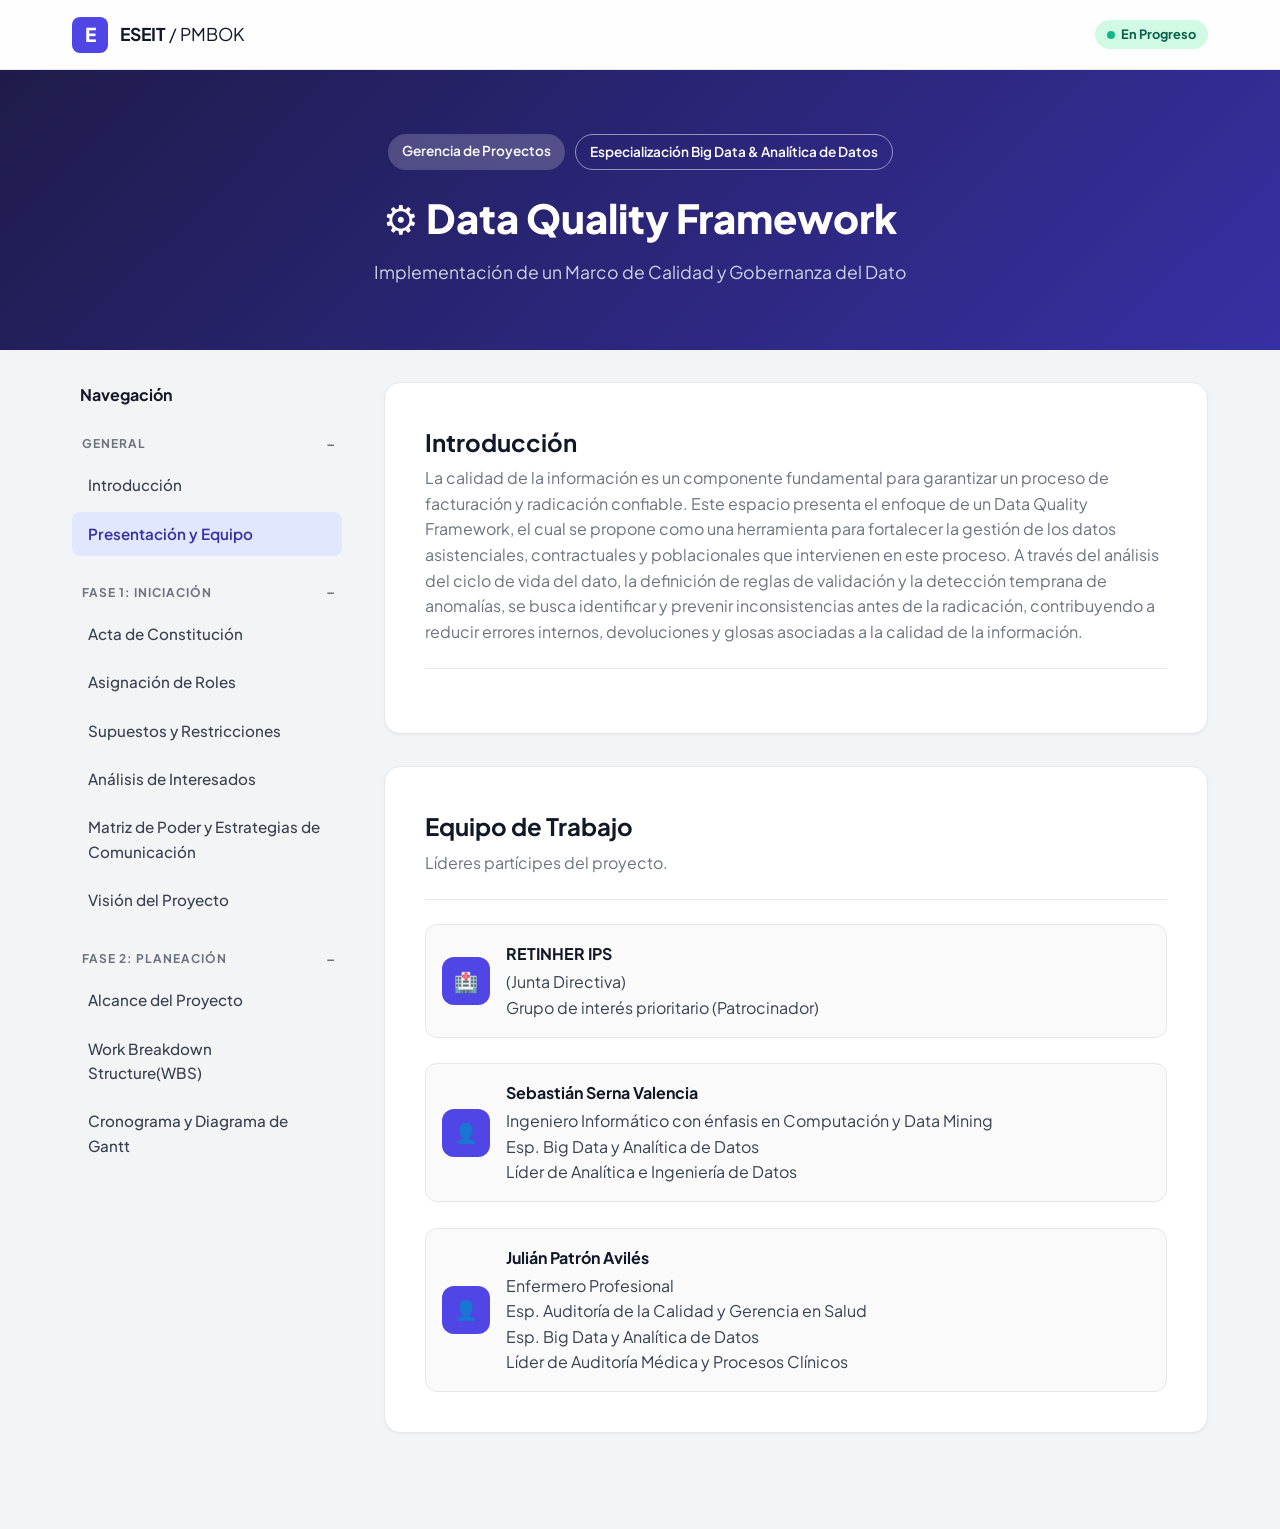
==== commit 22bd9f46: "Add files via upload Ejecucion" ====
--- a/index.html
+++ b/index.html
@@ -100,6 +100,23 @@
                             <a href="fase3.html#calidad" class="nav-pill">Plan de Calidad</a>
                             <a href="fase3.html#comunicacion" class="nav-pill">Gestión de la Comunicación</a>
                             <a href="fase3.html#roi" class="nav-pill">ROI e Impacto</a>
+                        </div>
+                    </div>
+
+                    <!-- SECCIÓN EJECUCIÓN PROYECTO -->
+                    <div class="nav-section">
+                        <div class="section-header">
+                            <a href="ejecucion.html" class="section-link">Ejecución Proyecto</a>
+                            <button class="toggle-btn"><span class="toggle-icon">-</span></button>
+                        </div>
+                        <div class="nav-items">
+                            <a href="ejecucion.html#semana1" class="nav-pill">Semana 1</a>
+                            <a href="ejecucion.html#semana2" class="nav-pill">Semana 2</a>
+                            <a href="ejecucion.html#semana3" class="nav-pill">Semana 3</a>
+                            <a href="ejecucion.html#semana4" class="nav-pill">Semana 4</a>
+                            <a href="ejecucion.html#semana5" class="nav-pill">Semana 5</a>
+                            <a href="ejecucion.html#semana6" class="nav-pill">Semana 6</a>
+                            <a href="ejecucion.html#semana7" class="nav-pill">Semana 7</a>
                         </div>
                     </div>
                 </nav>
